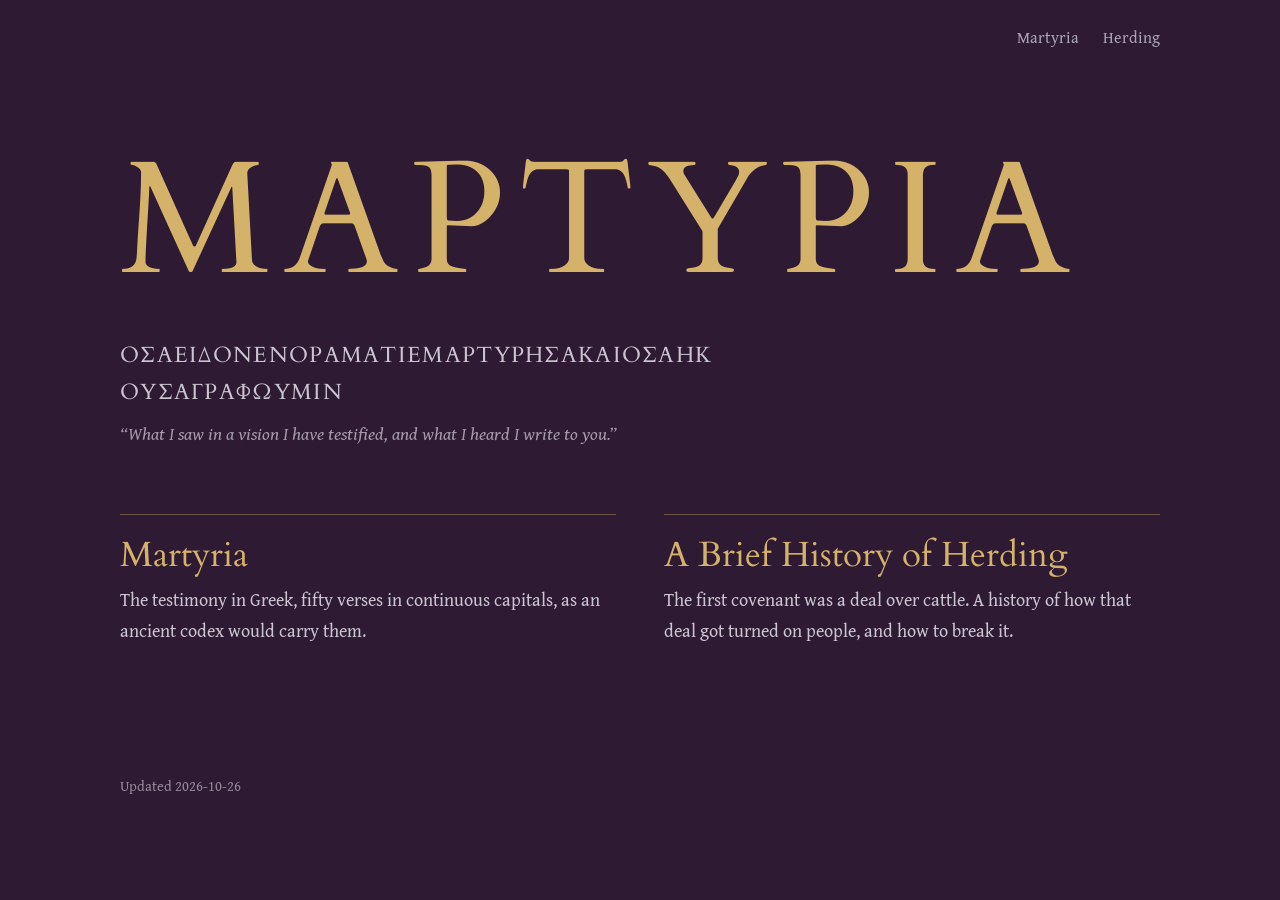
==== index.html @ 2a5f2dfe "Martyria site: Greek text, herding essay, SEO metadata" ====
<!DOCTYPE html>
<html lang="en">
<head>
<meta charset="utf-8">
<meta name="viewport" content="width=device-width, initial-scale=1">
<title>Martyria and A Brief History of Herding</title>
<meta name="description" content="Read Martyria (ΜΑΡΤΥΡΙΑ), a Greek testimony in fifty verses, and A Brief History of Herding, an essay on cattle, covenant, kings and debt.">
<meta name="robots" content="index, follow, max-snippet:-1">
<link rel="canonical" href="https://martyriastorage.vercel.app/">
<meta name="theme-color" content="#2E1A33">
<meta property="og:site_name" content="Martyria">
<meta property="og:title" content="Martyria and A Brief History of Herding">
<meta property="og:description" content="Read Martyria (ΜΑΡΤΥΡΙΑ), a Greek testimony in fifty verses, and A Brief History of Herding, an essay on cattle, covenant, kings and debt.">
<meta property="og:url" content="https://martyriastorage.vercel.app/">
<meta property="og:type" content="website">
<meta name="twitter:card" content="summary">
<link rel="icon" href="data:image/svg+xml,%3Csvg xmlns='http://www.w3.org/2000/svg' viewBox='0 0 64 64'%3E%3Crect width='64' height='64' rx='10' fill='%232E1A33'/%3E%3Ctext x='32' y='46' font-family='Georgia,serif' font-size='40' text-anchor='middle' fill='%23D4B26A'%3EΜ%3C/text%3E%3C/svg%3E">
<link rel="preconnect" href="https://fonts.googleapis.com"><link rel="preconnect" href="https://fonts.gstatic.com" crossorigin><link href="https://fonts.googleapis.com/css2?family=Cardo:ital,wght@0,400;0,700;1,400&family=Gentium+Book+Plus:ital,wght@0,400;0,700;1,400&display=swap" rel="stylesheet">
<style>
:root{
  --vellum:#2E1A33; --vellum-deep:#22132A; --gold:#D4B26A; --silver:#CBC4D1;
  --paper:#F2F0F4; --ink:#1F1824; --murex:#6B2E5E; --muted:#5E5566; --rule:#D9D3DE;
  --display:"Cardo","Gentium Book Plus",Georgia,serif;
  --text:"Gentium Book Plus","Cardo",Georgia,serif;
}
@media (prefers-color-scheme:dark){
  :root{--paper:#1A1220; --ink:#E6E0EA; --murex:#D4B26A; --muted:#A79DB0; --rule:#3A2C42;}
}
*{box-sizing:border-box}
html{-webkit-text-size-adjust:100%}
body{margin:0;font-family:var(--text);font-size:1.125rem;line-height:1.7;color:var(--ink);background:var(--paper)}
a{color:var(--murex);text-decoration-thickness:1px;text-underline-offset:.18em}
a:focus-visible{outline:2px solid var(--gold);outline-offset:3px;border-radius:2px}
.skip{position:absolute;left:-999px}.skip:focus{left:1rem;top:1rem;background:var(--gold);color:var(--vellum);padding:.4rem .8rem;z-index:9}

/* top bar */
.bar{display:flex;gap:1.5rem;align-items:baseline;flex-wrap:wrap;max-width:68rem;margin:0 auto;padding:1.25rem 1.5rem}
.bar .mark{font-family:var(--display);font-size:1.25rem;letter-spacing:.12em;text-decoration:none;color:inherit;margin-right:auto}
.bar a:not(.mark){font-size:1rem;color:inherit;opacity:.8;text-decoration:none}
.bar a:not(.mark):hover,.bar a[aria-current]{opacity:1;text-decoration:underline}

/* ---------- codex (home + martyria) ---------- */
.codex{background:var(--vellum);color:var(--silver);min-height:100vh}
.codex .bar{color:var(--silver)}
.codex .bar .mark{color:var(--gold)}
.home .bar .mark{visibility:hidden}
.bar .mark{color:var(--murex)}
.codex a{color:var(--gold)}

.hero{max-width:68rem;margin:0 auto;padding:8vh 1.5rem 4rem}
.hero h1{font-family:var(--display);font-weight:400;color:var(--gold);
  font-size:clamp(3.2rem,13vw,10rem);line-height:.95;letter-spacing:.08em;margin:0 0 2.5rem}
.hero .incipit{font-family:var(--display);font-size:clamp(1rem,2.4vw,1.35rem);letter-spacing:.06em;
  max-width:38rem;overflow-wrap:anywhere;word-break:break-all;margin:0 0 .5rem}
.hero .gloss{font-style:italic;max-width:38rem;opacity:.75;margin:0}

.works{max-width:68rem;margin:0 auto;padding:0 1.5rem 6rem;display:grid;gap:3rem;grid-template-columns:repeat(auto-fit,minmax(18rem,1fr))}
.work{border-top:1px solid rgba(212,178,106,.4);padding-top:1.25rem}
.work h2{font-family:var(--display);font-weight:400;font-size:clamp(1.6rem,3.4vw,2.2rem);line-height:1.15;margin:0 0 .6rem}
.work h2 a{text-decoration:none}
.work h2 a:hover{text-decoration:underline}
.work p{margin:0;max-width:30rem}

.text{max-width:36rem;margin:0 auto;padding:4rem 1.5rem 6rem}
.text h1{font-family:var(--display);font-weight:400;color:var(--gold);text-align:center;
  font-size:clamp(2.6rem,9vw,4.5rem);letter-spacing:.12em;margin:0 0 .5rem}
.text .sub{text-align:center;font-style:italic;opacity:.75;margin:0 0 3.5rem}
.greek{font-family:var(--display);font-size:clamp(1.05rem,2.6vw,1.3rem);line-height:1.85;letter-spacing:.07em;
  text-align:justify;text-align-last:center;overflow-wrap:anywhere;word-break:break-all;hyphens:none;margin:0 0 1.4em}
.greek.first{text-align-last:left}
.greek.first::first-letter{color:var(--gold);font-size:3.1em;float:left;line-height:.85;margin:.06em .12em 0 0}
.divider{text-align:center;color:var(--gold);font-size:1.6rem;margin:2.2rem 0;line-height:1}
.colophon{margin-top:3.5rem;text-align:center}
.colophon .title{font-family:var(--display);color:var(--gold);letter-spacing:.14em;font-size:1.4rem;margin:0}
.colophon .count{font-family:var(--display);letter-spacing:.1em;margin:.3rem 0 2rem}
.colophon .greek{text-align:center;text-align-last:center;font-size:1.05rem;opacity:.9}

/* ---------- essay ---------- */
.essay-wrap{max-width:68rem;margin:0 auto;padding:2rem 1.5rem 6rem;display:grid;gap:3rem}
@media (min-width:1080px){.essay-wrap{grid-template-columns:14rem minmax(0,38rem)}}
.toc{font-size:.95rem;line-height:1.45}
.toc h2{font-family:var(--display);font-weight:700;font-size:1rem;margin:0 0 .75rem}
.toc ol{list-style:none;margin:0;padding:0;display:grid;gap:.45rem}
.toc a{color:var(--muted);text-decoration:none}
.toc a:hover{color:var(--murex);text-decoration:underline}
@media (min-width:1080px){.toc summary{list-style:none;pointer-events:none;font-family:var(--display);font-weight:700;margin-bottom:.75rem}.toc summary::-webkit-details-marker{display:none}.toc{position:sticky;top:1.5rem;align-self:start;max-height:calc(100vh - 3rem);overflow:auto}}
@media (max-width:1079px){.toc{border:1px solid var(--rule);padding:1rem 1.25rem;border-radius:4px}
  .toc details summary{cursor:pointer;font-family:var(--display);font-weight:700}
  .toc details[open] summary{margin-bottom:.75rem}}
article{min-width:0}
article h1{font-family:var(--display);font-weight:400;font-size:clamp(2.4rem,7vw,3.6rem);line-height:1.08;margin:0 0 1rem;color:var(--ink)}
article h1+p{font-size:1.25rem;line-height:1.55;color:var(--muted);margin:0 0 3rem}
article h2{font-family:var(--display);font-weight:700;font-size:1.55rem;line-height:1.25;margin:3.2rem 0 1rem;scroll-margin-top:1.5rem}
article p{margin:0 0 1.15em;hyphens:auto;overflow-wrap:break-word}
article strong{color:var(--ink)}
article h2#sources ~ p{font-size:.95rem;color:var(--muted);overflow-wrap:anywhere}
.back{display:inline-block;margin-top:3rem;font-size:1rem}

footer{max-width:68rem;margin:0 auto;padding:2rem 1.5rem 3rem;font-size:.9rem;opacity:.65}
@media (prefers-reduced-motion:no-preference){
  .hero h1{animation:rise 1.2s ease-out both}
  @keyframes rise{from{opacity:0;letter-spacing:.3em}to{opacity:1;letter-spacing:.08em}}
}
@media print{.bar,.toc,footer{display:none}.codex{background:#fff;color:#000}.codex a,.text h1,.divider{color:#000}}
</style>
<script type="application/ld+json">{"@context": "https://schema.org", "@type": "WebSite", "name": "Martyria", "url": "https://martyriastorage.vercel.app/"}</script>
</head>
<body class="codex home">
<a class="skip" href="#main">Skip to text</a>
<nav class="bar" aria-label="Site">
<a class="mark" href="/" lang="el">ΜΑΡΤΥΡΙΑ</a>
<a href="/martyria/">Martyria</a>
<a href="/herding/">Herding</a>
</nav>
<main id="main">
<section class="hero">
<h1 lang="el">ΜΑΡΤΥΡΙΑ</h1>
<p class="incipit" lang="el">ΟΣΑΕΙΔΟΝΕΝΟΡΑΜΑΤΙΕΜΑΡΤΥΡΗΣΑΚΑΙΟΣΑΗΚΟΥΣΑΓΡΑΦΩΥΜΙΝ</p>
<p class="gloss">“What I saw in a vision I have testified, and what I heard I write to you.”</p>
</section>
<section class="works" aria-label="Texts">
<div class="work"><h2><a href="/martyria/">Martyria</a></h2>
<p>The testimony in Greek, fifty verses in continuous capitals, as an ancient codex would carry them.</p></div>
<div class="work"><h2><a href="/herding/">A Brief History of Herding</a></h2>
<p>The first covenant was a deal over cattle. A history of how that deal got turned on people, and how to break it.</p></div>
</section>
</main>
<footer>Updated 2026-10-26</footer>
</body>
</html>
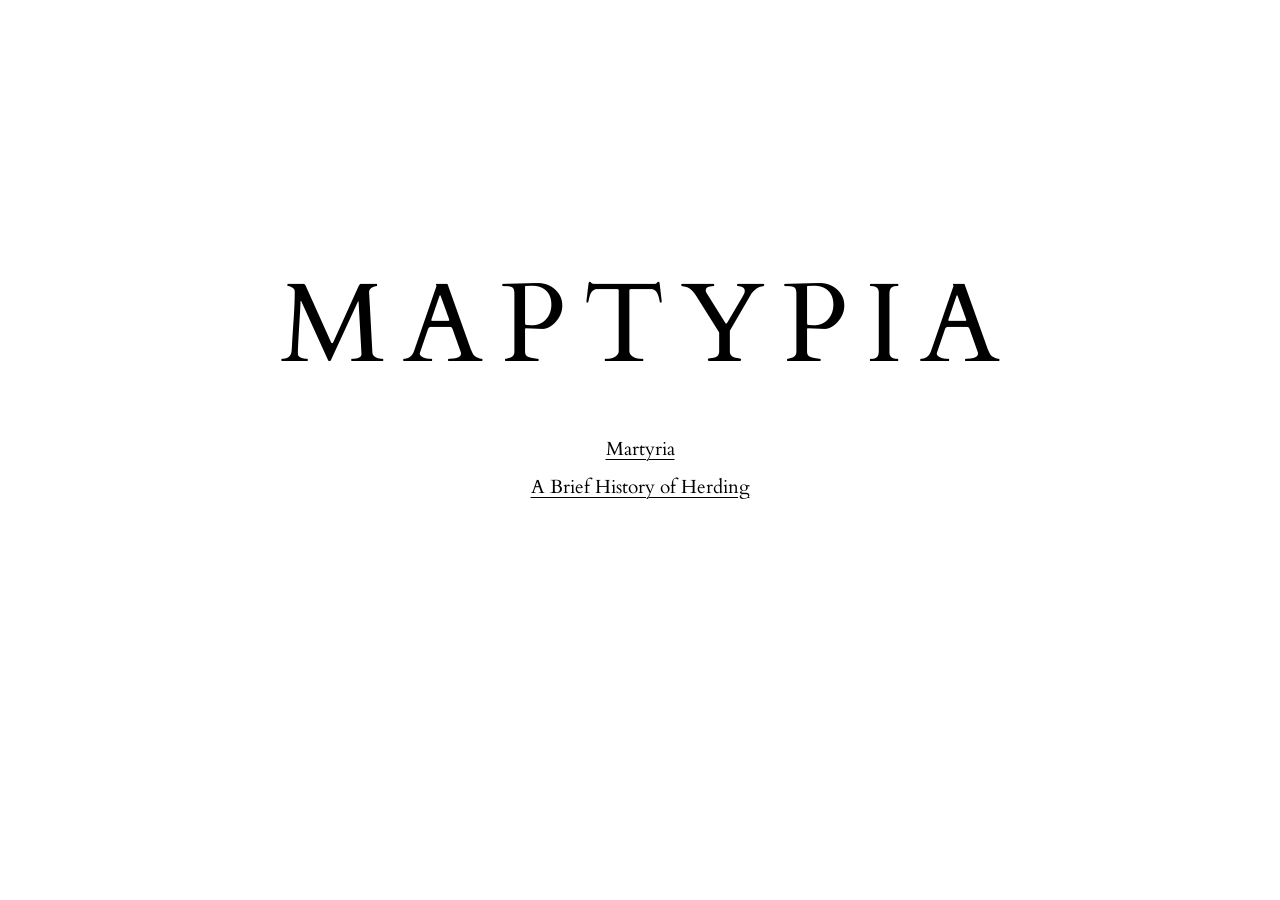
==== commit e0503c4f: "Strip the design down to black and white One serif (Cardo), one column, no colour, nav, sidebar, dro" ====
--- a/index.html
+++ b/index.html
@@ -7,124 +7,24 @@
 <meta name="description" content="Read Martyria (ΜΑΡΤΥΡΙΑ), a Greek testimony in fifty verses, and A Brief History of Herding, an essay on cattle, covenant, kings and debt.">
 <meta name="robots" content="index, follow, max-snippet:-1">
 <link rel="canonical" href="https://martyriastorage.vercel.app/">
-<meta name="theme-color" content="#2E1A33">
 <meta property="og:site_name" content="Martyria">
 <meta property="og:title" content="Martyria and A Brief History of Herding">
 <meta property="og:description" content="Read Martyria (ΜΑΡΤΥΡΙΑ), a Greek testimony in fifty verses, and A Brief History of Herding, an essay on cattle, covenant, kings and debt.">
 <meta property="og:url" content="https://martyriastorage.vercel.app/">
 <meta property="og:type" content="website">
 <meta name="twitter:card" content="summary">
-<link rel="icon" href="data:image/svg+xml,%3Csvg xmlns='http://www.w3.org/2000/svg' viewBox='0 0 64 64'%3E%3Crect width='64' height='64' rx='10' fill='%232E1A33'/%3E%3Ctext x='32' y='46' font-family='Georgia,serif' font-size='40' text-anchor='middle' fill='%23D4B26A'%3EΜ%3C/text%3E%3C/svg%3E">
-<link rel="preconnect" href="https://fonts.googleapis.com"><link rel="preconnect" href="https://fonts.gstatic.com" crossorigin><link href="https://fonts.googleapis.com/css2?family=Cardo:ital,wght@0,400;0,700;1,400&family=Gentium+Book+Plus:ital,wght@0,400;0,700;1,400&display=swap" rel="stylesheet">
-<style>
-:root{
-  --vellum:#2E1A33; --vellum-deep:#22132A; --gold:#D4B26A; --silver:#CBC4D1;
-  --paper:#F2F0F4; --ink:#1F1824; --murex:#6B2E5E; --muted:#5E5566; --rule:#D9D3DE;
-  --display:"Cardo","Gentium Book Plus",Georgia,serif;
-  --text:"Gentium Book Plus","Cardo",Georgia,serif;
-}
-@media (prefers-color-scheme:dark){
-  :root{--paper:#1A1220; --ink:#E6E0EA; --murex:#D4B26A; --muted:#A79DB0; --rule:#3A2C42;}
-}
-*{box-sizing:border-box}
-html{-webkit-text-size-adjust:100%}
-body{margin:0;font-family:var(--text);font-size:1.125rem;line-height:1.7;color:var(--ink);background:var(--paper)}
-a{color:var(--murex);text-decoration-thickness:1px;text-underline-offset:.18em}
-a:focus-visible{outline:2px solid var(--gold);outline-offset:3px;border-radius:2px}
-.skip{position:absolute;left:-999px}.skip:focus{left:1rem;top:1rem;background:var(--gold);color:var(--vellum);padding:.4rem .8rem;z-index:9}
-
-/* top bar */
-.bar{display:flex;gap:1.5rem;align-items:baseline;flex-wrap:wrap;max-width:68rem;margin:0 auto;padding:1.25rem 1.5rem}
-.bar .mark{font-family:var(--display);font-size:1.25rem;letter-spacing:.12em;text-decoration:none;color:inherit;margin-right:auto}
-.bar a:not(.mark){font-size:1rem;color:inherit;opacity:.8;text-decoration:none}
-.bar a:not(.mark):hover,.bar a[aria-current]{opacity:1;text-decoration:underline}
-
-/* ---------- codex (home + martyria) ---------- */
-.codex{background:var(--vellum);color:var(--silver);min-height:100vh}
-.codex .bar{color:var(--silver)}
-.codex .bar .mark{color:var(--gold)}
-.home .bar .mark{visibility:hidden}
-.bar .mark{color:var(--murex)}
-.codex a{color:var(--gold)}
-
-.hero{max-width:68rem;margin:0 auto;padding:8vh 1.5rem 4rem}
-.hero h1{font-family:var(--display);font-weight:400;color:var(--gold);
-  font-size:clamp(3.2rem,13vw,10rem);line-height:.95;letter-spacing:.08em;margin:0 0 2.5rem}
-.hero .incipit{font-family:var(--display);font-size:clamp(1rem,2.4vw,1.35rem);letter-spacing:.06em;
-  max-width:38rem;overflow-wrap:anywhere;word-break:break-all;margin:0 0 .5rem}
-.hero .gloss{font-style:italic;max-width:38rem;opacity:.75;margin:0}
-
-.works{max-width:68rem;margin:0 auto;padding:0 1.5rem 6rem;display:grid;gap:3rem;grid-template-columns:repeat(auto-fit,minmax(18rem,1fr))}
-.work{border-top:1px solid rgba(212,178,106,.4);padding-top:1.25rem}
-.work h2{font-family:var(--display);font-weight:400;font-size:clamp(1.6rem,3.4vw,2.2rem);line-height:1.15;margin:0 0 .6rem}
-.work h2 a{text-decoration:none}
-.work h2 a:hover{text-decoration:underline}
-.work p{margin:0;max-width:30rem}
-
-.text{max-width:36rem;margin:0 auto;padding:4rem 1.5rem 6rem}
-.text h1{font-family:var(--display);font-weight:400;color:var(--gold);text-align:center;
-  font-size:clamp(2.6rem,9vw,4.5rem);letter-spacing:.12em;margin:0 0 .5rem}
-.text .sub{text-align:center;font-style:italic;opacity:.75;margin:0 0 3.5rem}
-.greek{font-family:var(--display);font-size:clamp(1.05rem,2.6vw,1.3rem);line-height:1.85;letter-spacing:.07em;
-  text-align:justify;text-align-last:center;overflow-wrap:anywhere;word-break:break-all;hyphens:none;margin:0 0 1.4em}
-.greek.first{text-align-last:left}
-.greek.first::first-letter{color:var(--gold);font-size:3.1em;float:left;line-height:.85;margin:.06em .12em 0 0}
-.divider{text-align:center;color:var(--gold);font-size:1.6rem;margin:2.2rem 0;line-height:1}
-.colophon{margin-top:3.5rem;text-align:center}
-.colophon .title{font-family:var(--display);color:var(--gold);letter-spacing:.14em;font-size:1.4rem;margin:0}
-.colophon .count{font-family:var(--display);letter-spacing:.1em;margin:.3rem 0 2rem}
-.colophon .greek{text-align:center;text-align-last:center;font-size:1.05rem;opacity:.9}
-
-/* ---------- essay ---------- */
-.essay-wrap{max-width:68rem;margin:0 auto;padding:2rem 1.5rem 6rem;display:grid;gap:3rem}
-@media (min-width:1080px){.essay-wrap{grid-template-columns:14rem minmax(0,38rem)}}
-.toc{font-size:.95rem;line-height:1.45}
-.toc h2{font-family:var(--display);font-weight:700;font-size:1rem;margin:0 0 .75rem}
-.toc ol{list-style:none;margin:0;padding:0;display:grid;gap:.45rem}
-.toc a{color:var(--muted);text-decoration:none}
-.toc a:hover{color:var(--murex);text-decoration:underline}
-@media (min-width:1080px){.toc summary{list-style:none;pointer-events:none;font-family:var(--display);font-weight:700;margin-bottom:.75rem}.toc summary::-webkit-details-marker{display:none}.toc{position:sticky;top:1.5rem;align-self:start;max-height:calc(100vh - 3rem);overflow:auto}}
-@media (max-width:1079px){.toc{border:1px solid var(--rule);padding:1rem 1.25rem;border-radius:4px}
-  .toc details summary{cursor:pointer;font-family:var(--display);font-weight:700}
-  .toc details[open] summary{margin-bottom:.75rem}}
-article{min-width:0}
-article h1{font-family:var(--display);font-weight:400;font-size:clamp(2.4rem,7vw,3.6rem);line-height:1.08;margin:0 0 1rem;color:var(--ink)}
-article h1+p{font-size:1.25rem;line-height:1.55;color:var(--muted);margin:0 0 3rem}
-article h2{font-family:var(--display);font-weight:700;font-size:1.55rem;line-height:1.25;margin:3.2rem 0 1rem;scroll-margin-top:1.5rem}
-article p{margin:0 0 1.15em;hyphens:auto;overflow-wrap:break-word}
-article strong{color:var(--ink)}
-article h2#sources ~ p{font-size:.95rem;color:var(--muted);overflow-wrap:anywhere}
-.back{display:inline-block;margin-top:3rem;font-size:1rem}
-
-footer{max-width:68rem;margin:0 auto;padding:2rem 1.5rem 3rem;font-size:.9rem;opacity:.65}
-@media (prefers-reduced-motion:no-preference){
-  .hero h1{animation:rise 1.2s ease-out both}
-  @keyframes rise{from{opacity:0;letter-spacing:.3em}to{opacity:1;letter-spacing:.08em}}
-}
-@media print{.bar,.toc,footer{display:none}.codex{background:#fff;color:#000}.codex a,.text h1,.divider{color:#000}}
-</style>
+<link rel="icon" href="data:image/svg+xml,%3Csvg xmlns='http://www.w3.org/2000/svg' viewBox='0 0 64 64'%3E%3Crect width='64' height='64' fill='%23000'/%3E%3Ctext x='32' y='46' font-family='Georgia,serif' font-size='40' text-anchor='middle' fill='%23fff'%3EΜ%3C/text%3E%3C/svg%3E">
+<link rel="preconnect" href="https://fonts.googleapis.com"><link rel="preconnect" href="https://fonts.gstatic.com" crossorigin><link href="https://fonts.googleapis.com/css2?family=Cardo:ital,wght@0,400;0,700;1,400&display=swap" rel="stylesheet">
+<link rel="stylesheet" href="/style.css">
 <script type="application/ld+json">{"@context": "https://schema.org", "@type": "WebSite", "name": "Martyria", "url": "https://martyriastorage.vercel.app/"}</script>
 </head>
-<body class="codex home">
-<a class="skip" href="#main">Skip to text</a>
-<nav class="bar" aria-label="Site">
-<a class="mark" href="/" lang="el">ΜΑΡΤΥΡΙΑ</a>
-<a href="/martyria/">Martyria</a>
-<a href="/herding/">Herding</a>
-</nav>
-<main id="main">
-<section class="hero">
+<body>
+<main class="home">
 <h1 lang="el">ΜΑΡΤΥΡΙΑ</h1>
-<p class="incipit" lang="el">ΟΣΑΕΙΔΟΝΕΝΟΡΑΜΑΤΙΕΜΑΡΤΥΡΗΣΑΚΑΙΟΣΑΗΚΟΥΣΑΓΡΑΦΩΥΜΙΝ</p>
-<p class="gloss">“What I saw in a vision I have testified, and what I heard I write to you.”</p>
-</section>
-<section class="works" aria-label="Texts">
-<div class="work"><h2><a href="/martyria/">Martyria</a></h2>
-<p>The testimony in Greek, fifty verses in continuous capitals, as an ancient codex would carry them.</p></div>
-<div class="work"><h2><a href="/herding/">A Brief History of Herding</a></h2>
-<p>The first covenant was a deal over cattle. A history of how that deal got turned on people, and how to break it.</p></div>
-</section>
+<ul>
+<li><a href="/martyria">Martyria</a></li>
+<li><a href="/herding">A Brief History of Herding</a></li>
+</ul>
 </main>
-<footer>Updated 2026-10-26</footer>
 </body>
 </html>
--- a/style.css
+++ b/style.css
@@ -0,0 +1,31 @@
+:root{color-scheme:light dark}
+*{box-sizing:border-box}
+html{-webkit-text-size-adjust:100%}
+body{margin:0;padding:0 1.25rem;background:#fff;color:#000;font:1.1875rem/1.65 Cardo,Georgia,serif}
+@media (prefers-color-scheme:dark){body{background:#000;color:#fff}}
+a{color:inherit;text-decoration-thickness:1px;text-underline-offset:.2em}
+main{max-width:34rem;margin:0 auto;padding:12vh 0 8rem}
+h1,h2{font-weight:400}
+
+/* home */
+.home{max-width:none;padding-top:30vh;text-align:center}
+.home h1{font-size:clamp(2.5rem,11vw,7rem);line-height:1;letter-spacing:.15em;padding-left:.15em;margin:0 0 3rem}
+.home p{margin:0 0 3rem;letter-spacing:.06em;overflow-wrap:anywhere}
+.home ul{list-style:none;margin:0;padding:0;line-height:2}
+
+/* martyria */
+.text h1{text-align:center;font-size:clamp(2.25rem,9vw,4rem);line-height:1;letter-spacing:.15em;padding-left:.15em;margin:0 0 6rem}
+.greek{letter-spacing:.06em;line-height:1.8;text-align:justify;overflow-wrap:anywhere;word-break:break-all;hyphens:none;margin:0 0 1.25em}
+.divider{text-align:center;margin:3rem 0}
+.colophon{margin-top:6rem;text-align:center}
+.colophon p{letter-spacing:.15em;margin:0}
+.colophon .greek{text-align:center;letter-spacing:.06em;margin-top:3rem}
+
+/* essay */
+article h1{font-size:2.25rem;line-height:1.15;margin:0 0 1.5rem}
+article h1+p{margin:0 0 5rem}
+article h2{font-size:1.375rem;line-height:1.3;margin:4rem 0 1rem}
+article p{margin:0 0 1.1em;hyphens:auto;overflow-wrap:break-word}
+article h2#sources~p{font-size:.9375rem;overflow-wrap:anywhere}
+
+.next{display:block;margin-top:6rem;text-align:center}
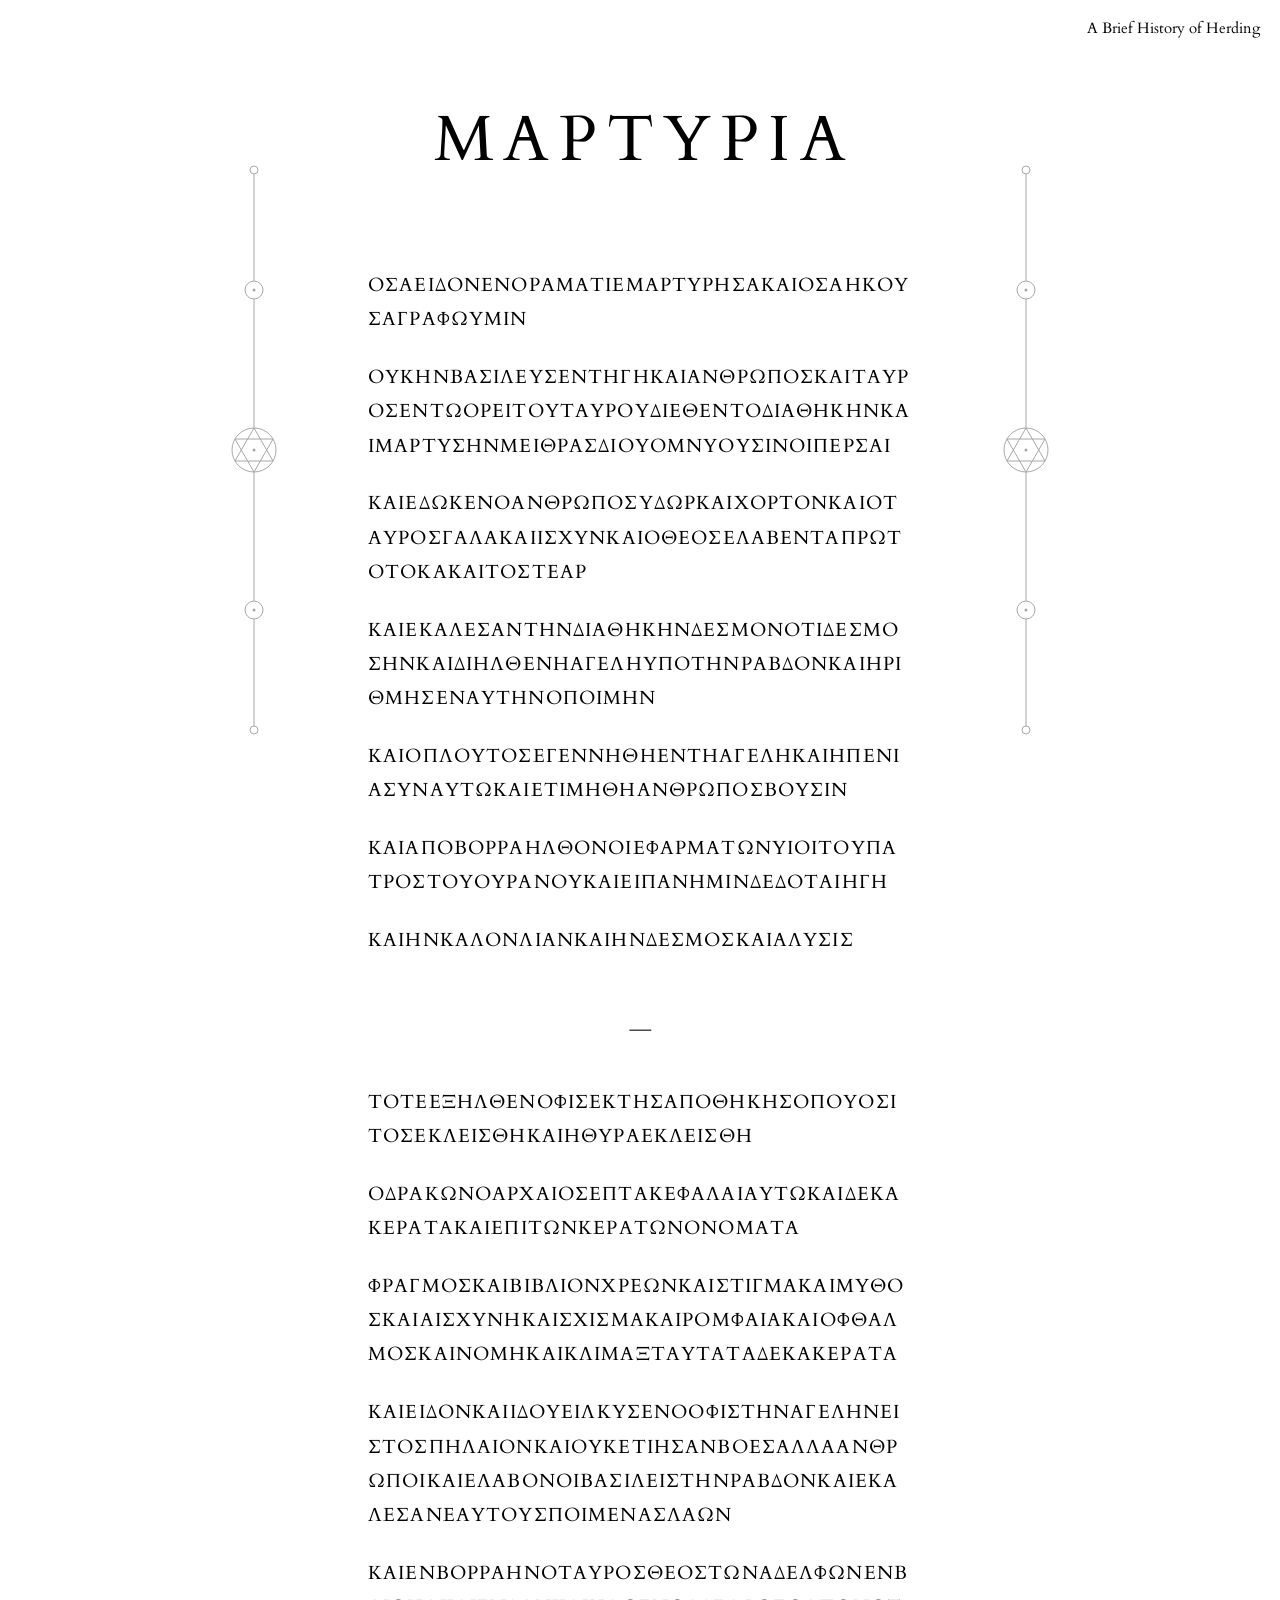
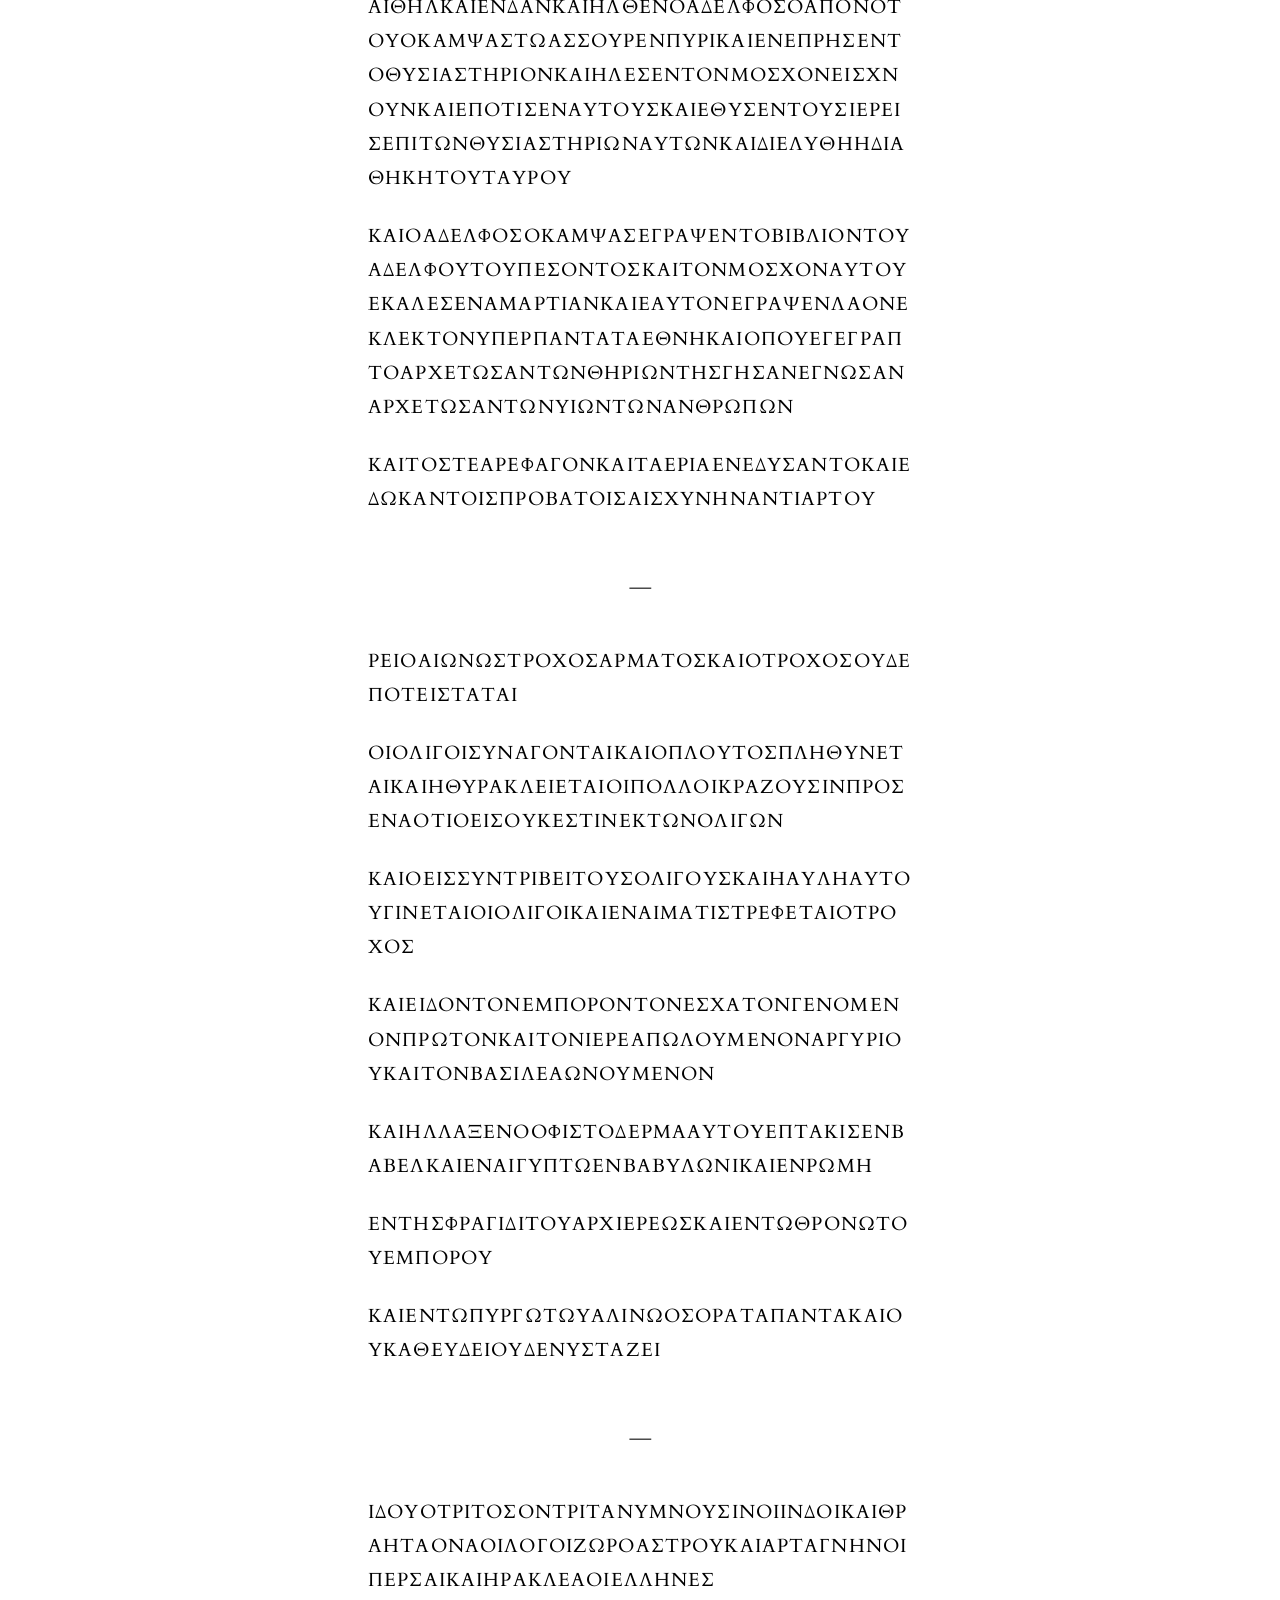
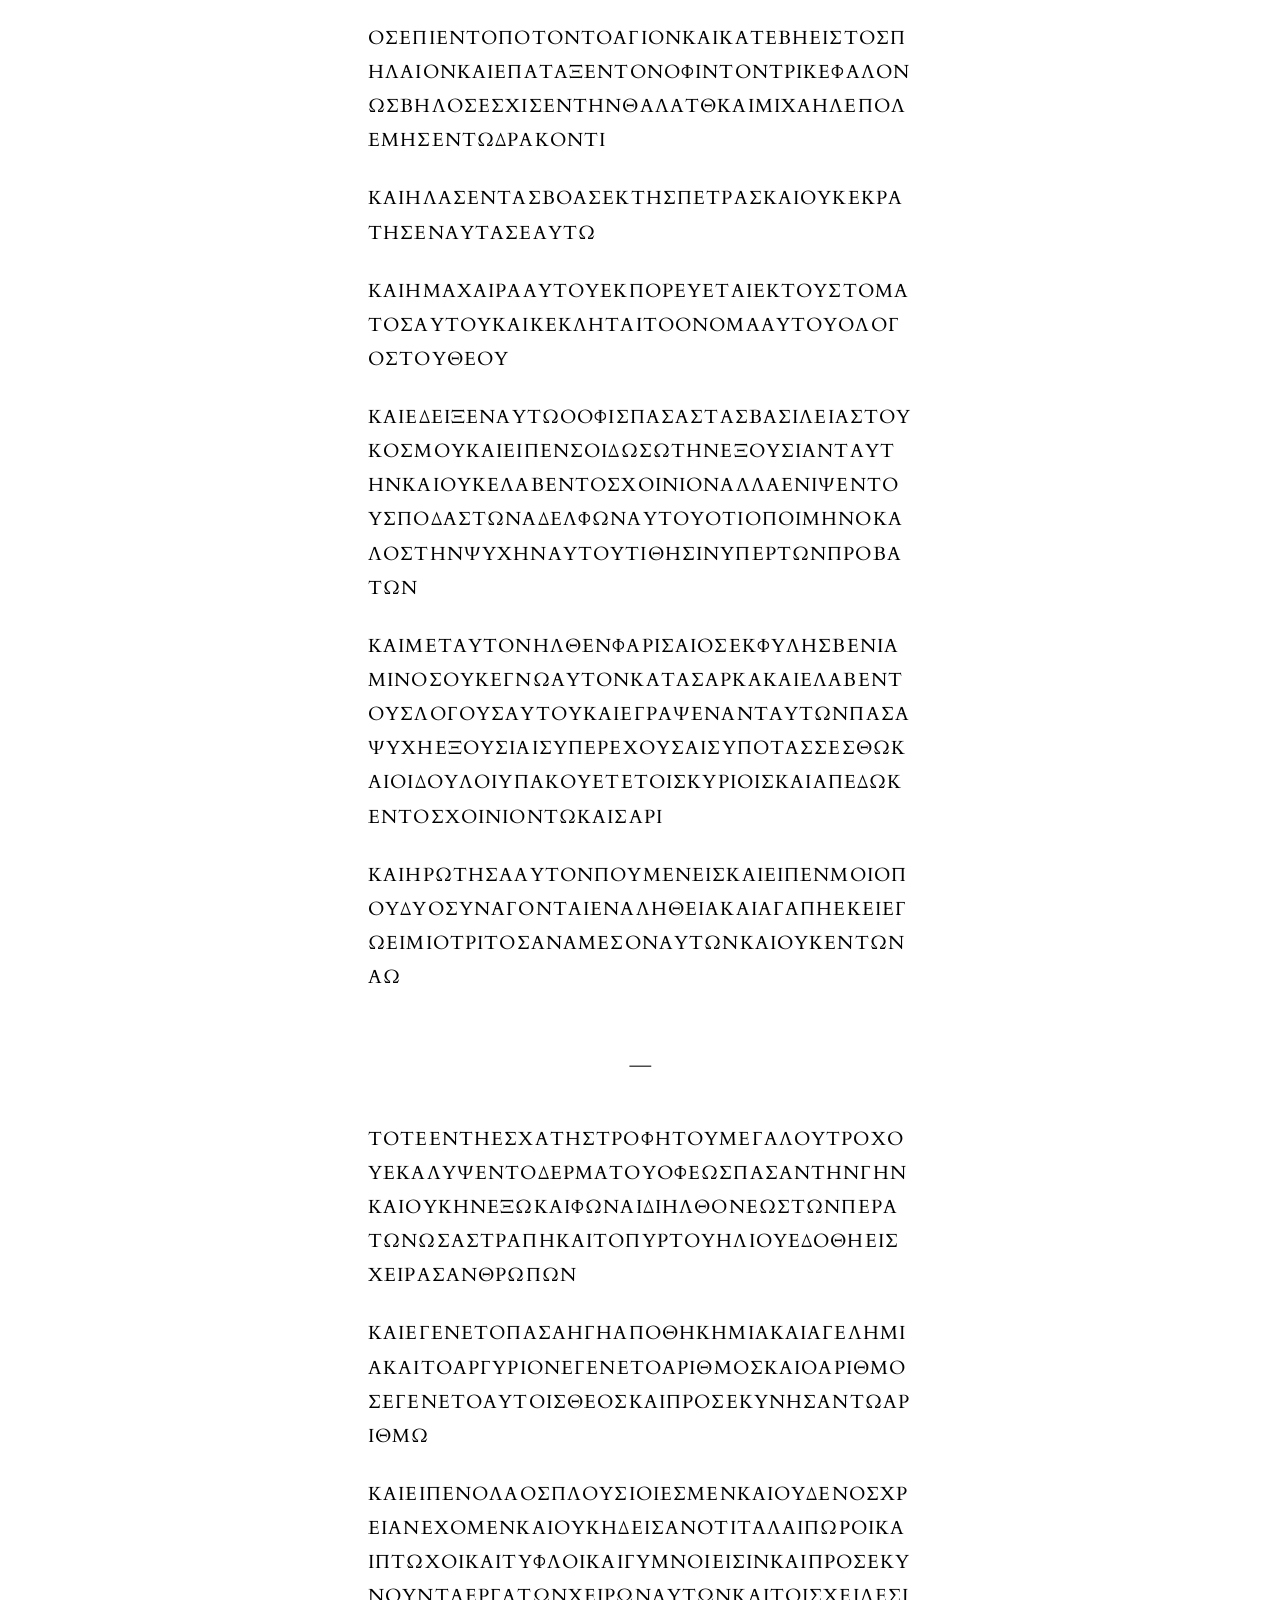
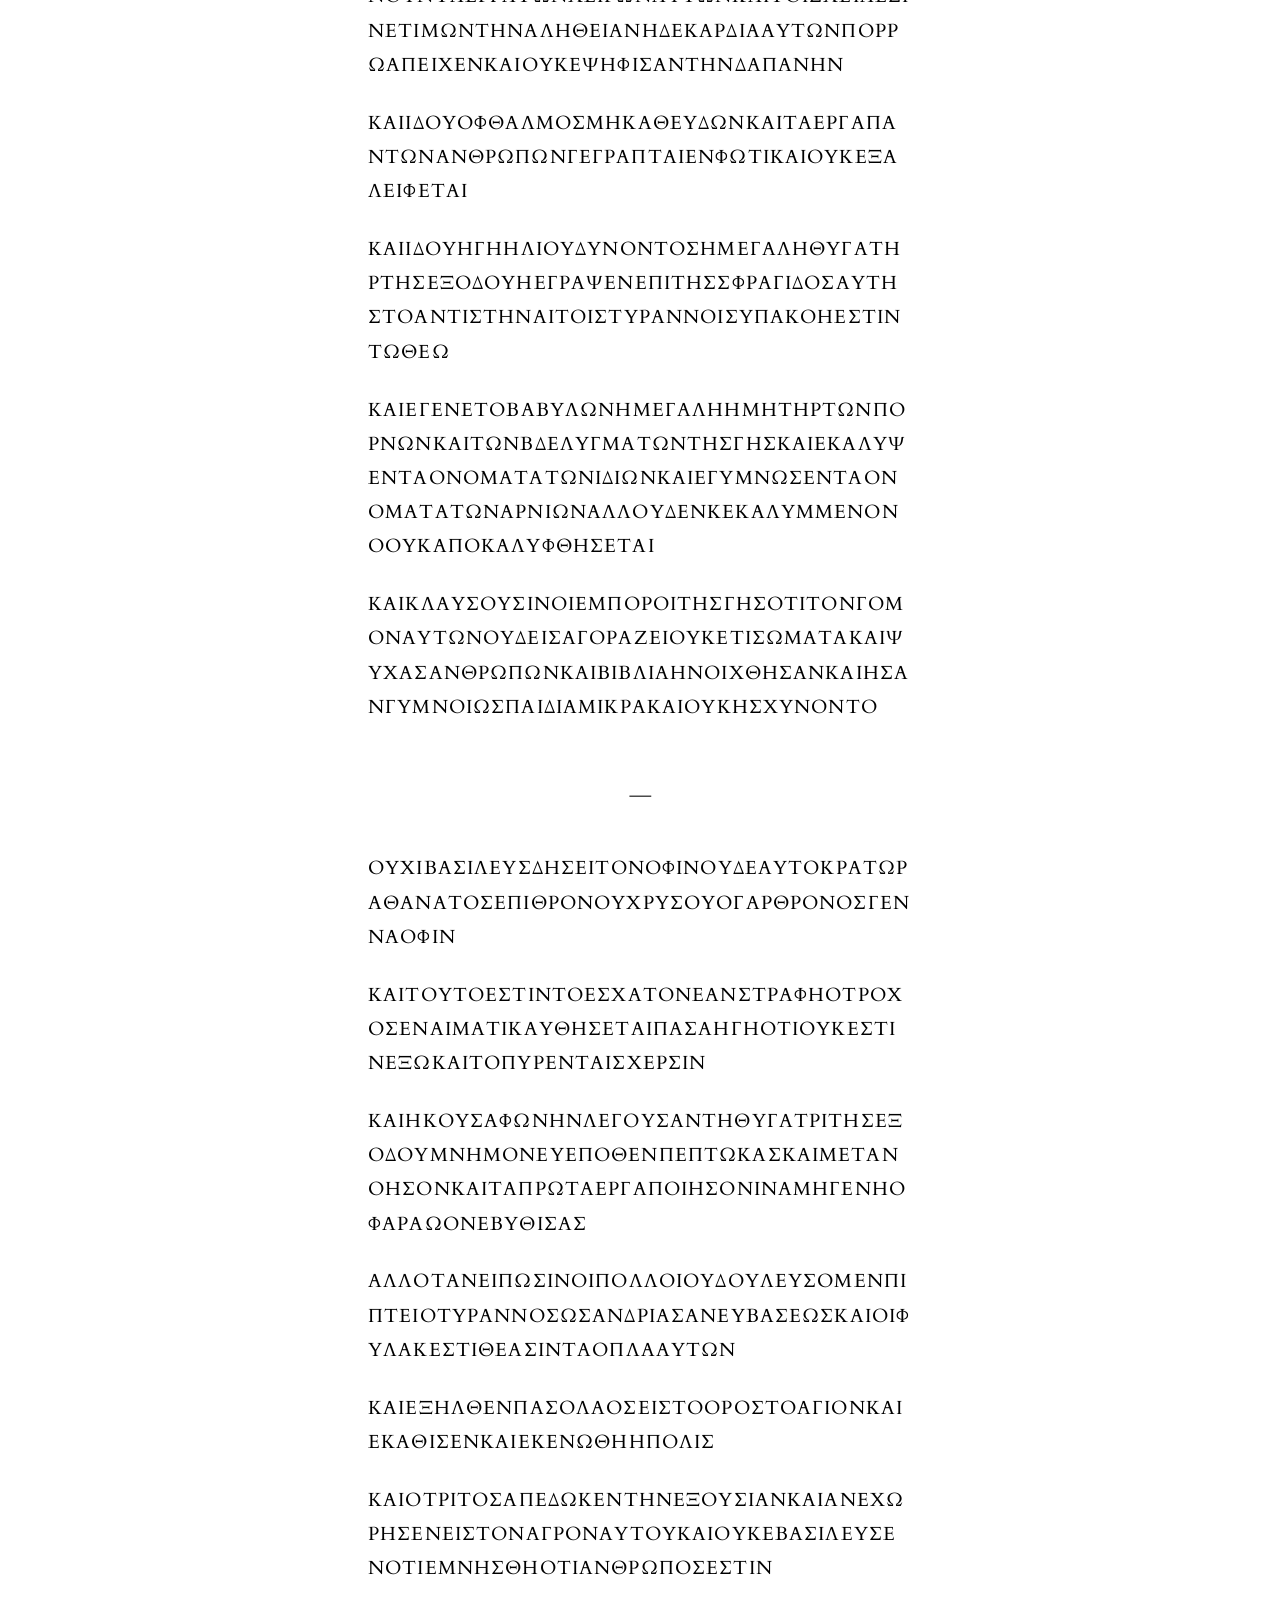
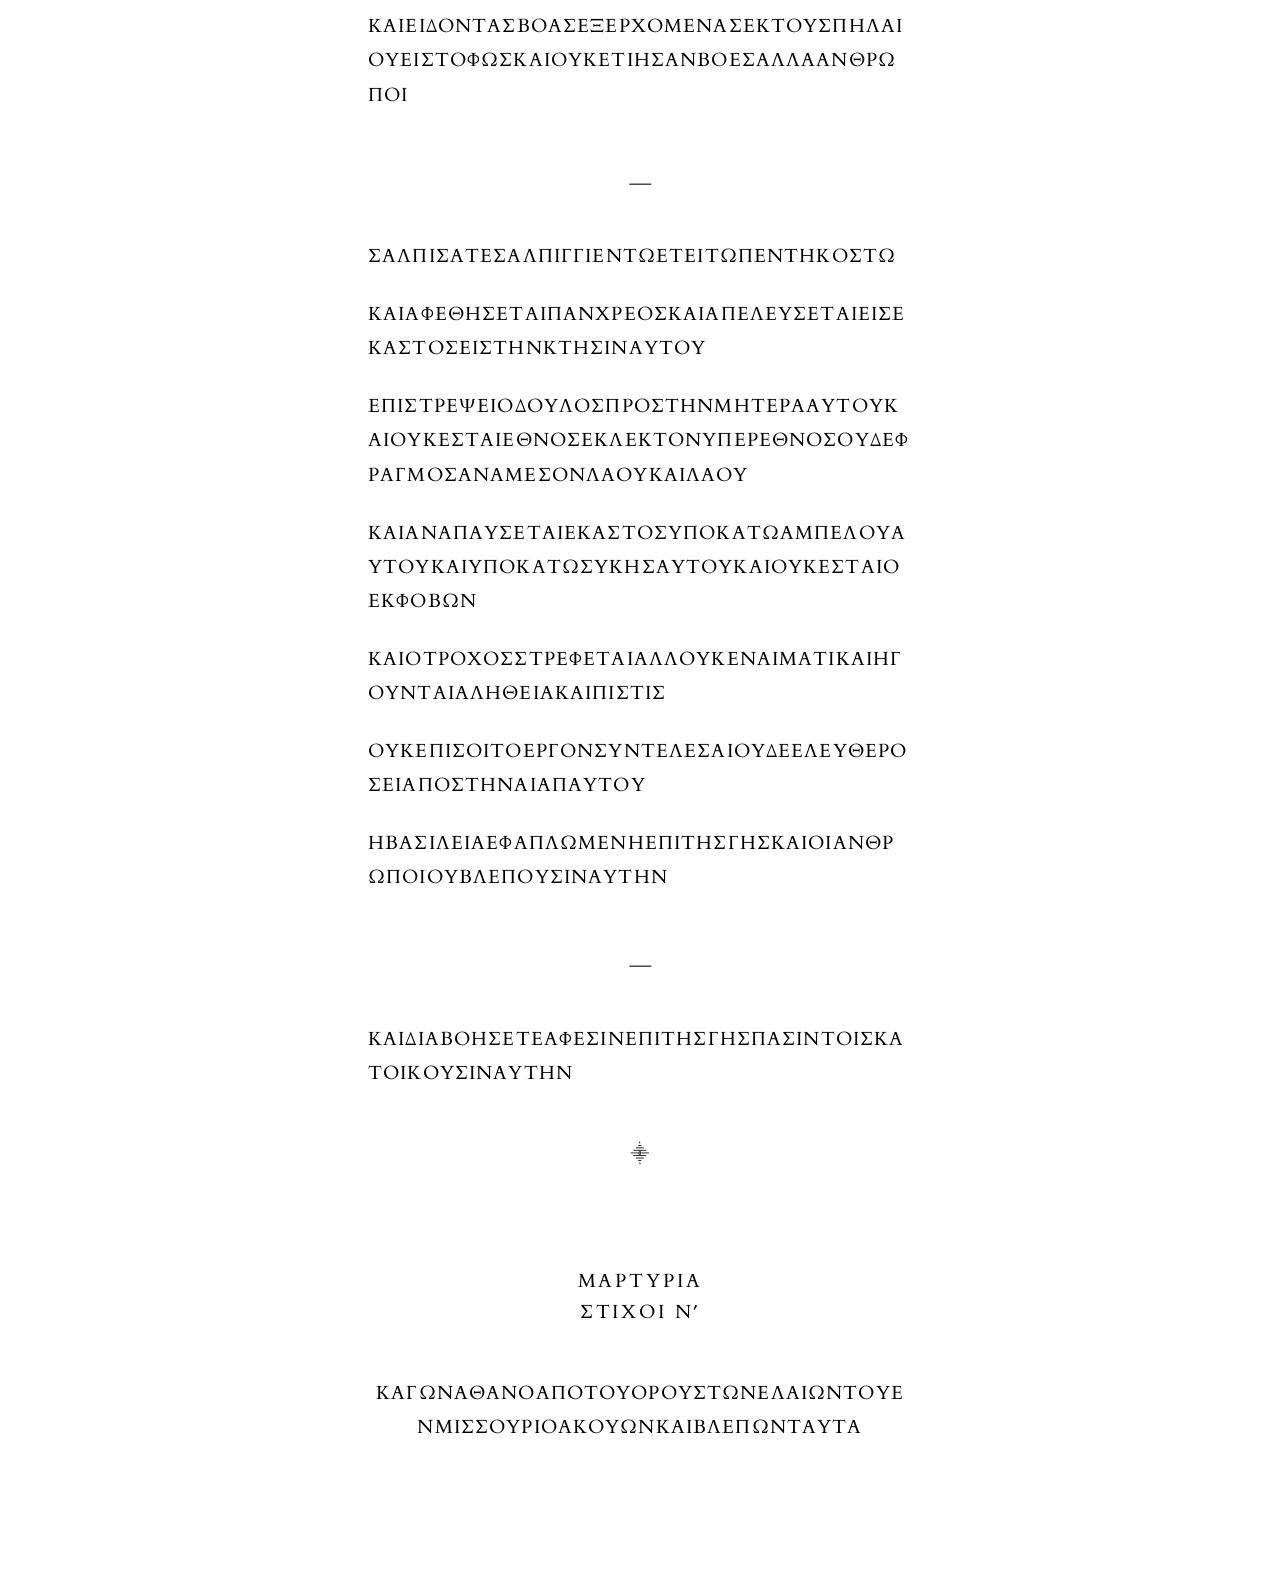
==== commit 140ce133: "Open on ΜΑΡΤΥΡΙΑ, link the other text from the corner, add pillars The Greek text is now the front p" ====
--- a/index.html
+++ b/index.html
@@ -3,28 +3,25 @@
 <head>
 <meta charset="utf-8">
 <meta name="viewport" content="width=device-width, initial-scale=1">
-<title>Martyria and A Brief History of Herding</title>
-<meta name="description" content="Read Martyria (ΜΑΡΤΥΡΙΑ), a Greek testimony in fifty verses, and A Brief History of Herding, an essay on cattle, covenant, kings and debt.">
+<title>ΜΑΡΤΥΡΙΑ</title>
+<meta name="description" content="ΜΑΡΤΥΡΙΑ, “testimony”: the full Greek text, written in continuous uncial capitals, on the covenant of the bull, the serpent, the wheel and the year of release.">
 <meta name="robots" content="index, follow, max-snippet:-1">
 <link rel="canonical" href="https://martyriastorage.vercel.app/">
-<meta property="og:site_name" content="Martyria">
-<meta property="og:title" content="Martyria and A Brief History of Herding">
-<meta property="og:description" content="Read Martyria (ΜΑΡΤΥΡΙΑ), a Greek testimony in fifty verses, and A Brief History of Herding, an essay on cattle, covenant, kings and debt.">
+<meta property="og:site_name" content="ΜΑΡΤΥΡΙΑ">
+<meta property="og:title" content="ΜΑΡΤΥΡΙΑ">
+<meta property="og:description" content="ΜΑΡΤΥΡΙΑ, “testimony”: the full Greek text, written in continuous uncial capitals, on the covenant of the bull, the serpent, the wheel and the year of release.">
 <meta property="og:url" content="https://martyriastorage.vercel.app/">
-<meta property="og:type" content="website">
+<meta property="og:type" content="article">
 <meta name="twitter:card" content="summary">
 <link rel="icon" href="data:image/svg+xml,%3Csvg xmlns='http://www.w3.org/2000/svg' viewBox='0 0 64 64'%3E%3Crect width='64' height='64' fill='%23000'/%3E%3Ctext x='32' y='46' font-family='Georgia,serif' font-size='40' text-anchor='middle' fill='%23fff'%3EΜ%3C/text%3E%3C/svg%3E">
-<link rel="preconnect" href="https://fonts.googleapis.com"><link rel="preconnect" href="https://fonts.gstatic.com" crossorigin><link href="https://fonts.googleapis.com/css2?family=Cardo:ital,wght@0,400;0,700;1,400&display=swap" rel="stylesheet">
+<link rel="preconnect" href="https://fonts.googleapis.com"><link rel="preconnect" href="https://fonts.gstatic.com" crossorigin><link href="https://fonts.googleapis.com/css2?family=Cardo:ital,wght@0,400;0,700;1,400&display=swap" rel="stylesheet"><link href="https://fonts.googleapis.com/css2?family=Cardo&text=%E2%B8%8E%E2%B8%8F&display=swap" rel="stylesheet">
 <link rel="stylesheet" href="/style.css">
-<script type="application/ld+json">{"@context": "https://schema.org", "@type": "WebSite", "name": "Martyria", "url": "https://martyriastorage.vercel.app/"}</script>
+<script type="application/ld+json">{"@context": "https://schema.org", "@type": "CreativeWork", "name": "ΜΑΡΤΥΡΙΑ", "alternateName": ["Martyria", "Testimony"], "description": "ΜΑΡΤΥΡΙΑ, “testimony”: the full Greek text, written in continuous uncial capitals, on the covenant of the bull, the serpent, the wheel and the year of release.", "url": "https://martyriastorage.vercel.app/", "inLanguage": "grc", "dateModified": "2026-10-26", "genre": "Poetry"}</script>
 </head>
 <body>
-<main class="home">
-<h1 lang="el">ΜΑΡΤΥΡΙΑ</h1>
-<ul>
-<li><a href="/martyria">Martyria</a></li>
-<li><a href="/herding">A Brief History of Herding</a></li>
-</ul>
+<a class="other" href="/herding">A Brief History of Herding</a>
+<main class="text">
+<h1 lang="el">ΜΑΡΤΥΡΙΑ</h1><div lang="el"><p class="greek">ΟΣΑΕΙΔΟΝΕΝΟΡΑΜΑΤΙΕΜΑΡΤΥΡΗΣΑΚΑΙΟΣΑΗΚΟΥΣΑΓΡΑΦΩΥΜΙΝ</p><p class="greek">ΟΥΚΗΝΒΑΣΙΛΕΥΣΕΝΤΗΓΗΚΑΙΑΝΘΡΩΠΟΣΚΑΙΤΑΥΡΟΣΕΝΤΩΟΡΕΙΤΟΥΤΑΥΡΟΥΔΙΕΘΕΝΤΟΔΙΑΘΗΚΗΝΚΑΙΜΑΡΤΥΣΗΝΜΕΙΘΡΑΣΔΙΟΥΟΜΝΥΟΥΣΙΝΟΙΠΕΡΣΑΙ</p><p class="greek">ΚΑΙΕΔΩΚΕΝΟΑΝΘΡΩΠΟΣΥΔΩΡΚΑΙΧΟΡΤΟΝΚΑΙΟΤΑΥΡΟΣΓΑΛΑΚΑΙΙΣΧΥΝΚΑΙΟΘΕΟΣΕΛΑΒΕΝΤΑΠΡΩΤΟΤΟΚΑΚΑΙΤΟΣΤΕΑΡ</p><p class="greek">ΚΑΙΕΚΑΛΕΣΑΝΤΗΝΔΙΑΘΗΚΗΝΔΕΣΜΟΝΟΤΙΔΕΣΜΟΣΗΝΚΑΙΔΙΗΛΘΕΝΗΑΓΕΛΗΥΠΟΤΗΝΡΑΒΔΟΝΚΑΙΗΡΙΘΜΗΣΕΝΑΥΤΗΝΟΠΟΙΜΗΝ</p><p class="greek">ΚΑΙΟΠΛΟΥΤΟΣΕΓΕΝΝΗΘΗΕΝΤΗΑΓΕΛΗΚΑΙΗΠΕΝΙΑΣΥΝΑΥΤΩΚΑΙΕΤΙΜΗΘΗΑΝΘΡΩΠΟΣΒΟΥΣΙΝ</p><p class="greek">ΚΑΙΑΠΟΒΟΡΡΑΗΛΘΟΝΟΙΕΦΑΡΜΑΤΩΝΥΙΟΙΤΟΥΠΑΤΡΟΣΤΟΥΟΥΡΑΝΟΥΚΑΙΕΙΠΑΝΗΜΙΝΔΕΔΟΤΑΙΗΓΗ</p><p class="greek">ΚΑΙΗΝΚΑΛΟΝΛΙΑΝΚΑΙΗΝΔΕΣΜΟΣΚΑΙΑΛΥΣΙΣ</p><div class="divider" aria-hidden="true">⸏</div><p class="greek">ΤΟΤΕΕΞΗΛΘΕΝΟΦΙΣΕΚΤΗΣΑΠΟΘΗΚΗΣΟΠΟΥΟΣΙΤΟΣΕΚΛΕΙΣΘΗΚΑΙΗΘΥΡΑΕΚΛΕΙΣΘΗ</p><p class="greek">ΟΔΡΑΚΩΝΟΑΡΧΑΙΟΣΕΠΤΑΚΕΦΑΛΑΙΑΥΤΩΚΑΙΔΕΚΑΚΕΡΑΤΑΚΑΙΕΠΙΤΩΝΚΕΡΑΤΩΝΟΝΟΜΑΤΑ</p><p class="greek">ΦΡΑΓΜΟΣΚΑΙΒΙΒΛΙΟΝΧΡΕΩΝΚΑΙΣΤΙΓΜΑΚΑΙΜΥΘΟΣΚΑΙΑΙΣΧΥΝΗΚΑΙΣΧΙΣΜΑΚΑΙΡΟΜΦΑΙΑΚΑΙΟΦΘΑΛΜΟΣΚΑΙΝΟΜΗΚΑΙΚΛΙΜΑΞΤΑΥΤΑΤΑΔΕΚΑΚΕΡΑΤΑ</p><p class="greek">ΚΑΙΕΙΔΟΝΚΑΙΙΔΟΥΕΙΛΚΥΣΕΝΟΟΦΙΣΤΗΝΑΓΕΛΗΝΕΙΣΤΟΣΠΗΛΑΙΟΝΚΑΙΟΥΚΕΤΙΗΣΑΝΒΟΕΣΑΛΛΑΑΝΘΡΩΠΟΙΚΑΙΕΛΑΒΟΝΟΙΒΑΣΙΛΕΙΣΤΗΝΡΑΒΔΟΝΚΑΙΕΚΑΛΕΣΑΝΕΑΥΤΟΥΣΠΟΙΜΕΝΑΣΛΑΩΝ</p><p class="greek">ΚΑΙΕΝΒΟΡΡΑΗΝΟΤΑΥΡΟΣΘΕΟΣΤΩΝΑΔΕΛΦΩΝΕΝΒΑΙΘΗΛΚΑΙΕΝΔΑΝΚΑΙΗΛΘΕΝΟΑΔΕΛΦΟΣΟΑΠΟΝΟΤΟΥΟΚΑΜΨΑΣΤΩΑΣΣΟΥΡΕΝΠΥΡΙΚΑΙΕΝΕΠΡΗΣΕΝΤΟΘΥΣΙΑΣΤΗΡΙΟΝΚΑΙΗΛΕΣΕΝΤΟΝΜΟΣΧΟΝΕΙΣΧΝΟΥΝΚΑΙΕΠΟΤΙΣΕΝΑΥΤΟΥΣΚΑΙΕΘΥΣΕΝΤΟΥΣΙΕΡΕΙΣΕΠΙΤΩΝΘΥΣΙΑΣΤΗΡΙΩΝΑΥΤΩΝΚΑΙΔΙΕΛΥΘΗΗΔΙΑΘΗΚΗΤΟΥΤΑΥΡΟΥ</p><p class="greek">ΚΑΙΟΑΔΕΛΦΟΣΟΚΑΜΨΑΣΕΓΡΑΨΕΝΤΟΒΙΒΛΙΟΝΤΟΥΑΔΕΛΦΟΥΤΟΥΠΕΣΟΝΤΟΣΚΑΙΤΟΝΜΟΣΧΟΝΑΥΤΟΥΕΚΑΛΕΣΕΝΑΜΑΡΤΙΑΝΚΑΙΕΑΥΤΟΝΕΓΡΑΨΕΝΛΑΟΝΕΚΛΕΚΤΟΝΥΠΕΡΠΑΝΤΑΤΑΕΘΝΗΚΑΙΟΠΟΥΕΓΕΓΡΑΠΤΟΑΡΧΕΤΩΣΑΝΤΩΝΘΗΡΙΩΝΤΗΣΓΗΣΑΝΕΓΝΩΣΑΝΑΡΧΕΤΩΣΑΝΤΩΝΥΙΩΝΤΩΝΑΝΘΡΩΠΩΝ</p><p class="greek">ΚΑΙΤΟΣΤΕΑΡΕΦΑΓΟΝΚΑΙΤΑΕΡΙΑΕΝΕΔΥΣΑΝΤΟΚΑΙΕΔΩΚΑΝΤΟΙΣΠΡΟΒΑΤΟΙΣΑΙΣΧΥΝΗΝΑΝΤΙΑΡΤΟΥ</p><div class="divider" aria-hidden="true">⸏</div><p class="greek">ΡΕΙΟΑΙΩΝΩΣΤΡΟΧΟΣΑΡΜΑΤΟΣΚΑΙΟΤΡΟΧΟΣΟΥΔΕΠΟΤΕΙΣΤΑΤΑΙ</p><p class="greek">ΟΙΟΛΙΓΟΙΣΥΝΑΓΟΝΤΑΙΚΑΙΟΠΛΟΥΤΟΣΠΛΗΘΥΝΕΤΑΙΚΑΙΗΘΥΡΑΚΛΕΙΕΤΑΙΟΙΠΟΛΛΟΙΚΡΑΖΟΥΣΙΝΠΡΟΣΕΝΑΟΤΙΟΕΙΣΟΥΚΕΣΤΙΝΕΚΤΩΝΟΛΙΓΩΝ</p><p class="greek">ΚΑΙΟΕΙΣΣΥΝΤΡΙΒΕΙΤΟΥΣΟΛΙΓΟΥΣΚΑΙΗΑΥΛΗΑΥΤΟΥΓΙΝΕΤΑΙΟΙΟΛΙΓΟΙΚΑΙΕΝΑΙΜΑΤΙΣΤΡΕΦΕΤΑΙΟΤΡΟΧΟΣ</p><p class="greek">ΚΑΙΕΙΔΟΝΤΟΝΕΜΠΟΡΟΝΤΟΝΕΣΧΑΤΟΝΓΕΝΟΜΕΝΟΝΠΡΩΤΟΝΚΑΙΤΟΝΙΕΡΕΑΠΩΛΟΥΜΕΝΟΝΑΡΓΥΡΙΟΥΚΑΙΤΟΝΒΑΣΙΛΕΑΩΝΟΥΜΕΝΟΝ</p><p class="greek">ΚΑΙΗΛΛΑΞΕΝΟΟΦΙΣΤΟΔΕΡΜΑΑΥΤΟΥΕΠΤΑΚΙΣΕΝΒΑΒΕΛΚΑΙΕΝΑΙΓΥΠΤΩΕΝΒΑΒΥΛΩΝΙΚΑΙΕΝΡΩΜΗ</p><p class="greek">ΕΝΤΗΣΦΡΑΓΙΔΙΤΟΥΑΡΧΙΕΡΕΩΣΚΑΙΕΝΤΩΘΡΟΝΩΤΟΥΕΜΠΟΡΟΥ</p><p class="greek">ΚΑΙΕΝΤΩΠΥΡΓΩΤΩΥΑΛΙΝΩΟΣΟΡΑΤΑΠΑΝΤΑΚΑΙΟΥΚΑΘΕΥΔΕΙΟΥΔΕΝΥΣΤΑΖΕΙ</p><div class="divider" aria-hidden="true">⸏</div><p class="greek">ΙΔΟΥΟΤΡΙΤΟΣΟΝΤΡΙΤΑΝΥΜΝΟΥΣΙΝΟΙΙΝΔΟΙΚΑΙΘΡΑΗΤΑΟΝΑΟΙΛΟΓΟΙΖΩΡΟΑΣΤΡΟΥΚΑΙΑΡΤΑΓΝΗΝΟΙΠΕΡΣΑΙΚΑΙΗΡΑΚΛΕΑΟΙΕΛΛΗΝΕΣ</p><p class="greek">ΟΣΕΠΙΕΝΤΟΠΟΤΟΝΤΟΑΓΙΟΝΚΑΙΚΑΤΕΒΗΕΙΣΤΟΣΠΗΛΑΙΟΝΚΑΙΕΠΑΤΑΞΕΝΤΟΝΟΦΙΝΤΟΝΤΡΙΚΕΦΑΛΟΝΩΣΒΗΛΟΣΕΣΧΙΣΕΝΤΗΝΘΑΛΑΤΘΚΑΙΜΙΧΑΗΛΕΠΟΛΕΜΗΣΕΝΤΩΔΡΑΚΟΝΤΙ</p><p class="greek">ΚΑΙΗΛΑΣΕΝΤΑΣΒΟΑΣΕΚΤΗΣΠΕΤΡΑΣΚΑΙΟΥΚΕΚΡΑΤΗΣΕΝΑΥΤΑΣΕΑΥΤΩ</p><p class="greek">ΚΑΙΗΜΑΧΑΙΡΑΑΥΤΟΥΕΚΠΟΡΕΥΕΤΑΙΕΚΤΟΥΣΤΟΜΑΤΟΣΑΥΤΟΥΚΑΙΚΕΚΛΗΤΑΙΤΟΟΝΟΜΑΑΥΤΟΥΟΛΟΓΟΣΤΟΥΘΕΟΥ</p><p class="greek">ΚΑΙΕΔΕΙΞΕΝΑΥΤΩΟΟΦΙΣΠΑΣΑΣΤΑΣΒΑΣΙΛΕΙΑΣΤΟΥΚΟΣΜΟΥΚΑΙΕΙΠΕΝΣΟΙΔΩΣΩΤΗΝΕΞΟΥΣΙΑΝΤΑΥΤΗΝΚΑΙΟΥΚΕΛΑΒΕΝΤΟΣΧΟΙΝΙΟΝΑΛΛΑΕΝΙΨΕΝΤΟΥΣΠΟΔΑΣΤΩΝΑΔΕΛΦΩΝΑΥΤΟΥΟΤΙΟΠΟΙΜΗΝΟΚΑΛΟΣΤΗΝΨΥΧΗΝΑΥΤΟΥΤΙΘΗΣΙΝΥΠΕΡΤΩΝΠΡΟΒΑΤΩΝ</p><p class="greek">ΚΑΙΜΕΤΑΥΤΟΝΗΛΘΕΝΦΑΡΙΣΑΙΟΣΕΚΦΥΛΗΣΒΕΝΙΑΜΙΝΟΣΟΥΚΕΓΝΩΑΥΤΟΝΚΑΤΑΣΑΡΚΑΚΑΙΕΛΑΒΕΝΤΟΥΣΛΟΓΟΥΣΑΥΤΟΥΚΑΙΕΓΡΑΨΕΝΑΝΤΑΥΤΩΝΠΑΣΑΨΥΧΗΕΞΟΥΣΙΑΙΣΥΠΕΡΕΧΟΥΣΑΙΣΥΠΟΤΑΣΣΕΣΘΩΚΑΙΟΙΔΟΥΛΟΙΥΠΑΚΟΥΕΤΕΤΟΙΣΚΥΡΙΟΙΣΚΑΙΑΠΕΔΩΚΕΝΤΟΣΧΟΙΝΙΟΝΤΩΚΑΙΣΑΡΙ</p><p class="greek">ΚΑΙΗΡΩΤΗΣΑΑΥΤΟΝΠΟΥΜΕΝΕΙΣΚΑΙΕΙΠΕΝΜΟΙΟΠΟΥΔΥΟΣΥΝΑΓΟΝΤΑΙΕΝΑΛΗΘΕΙΑΚΑΙΑΓΑΠΗΕΚΕΙΕΓΩΕΙΜΙΟΤΡΙΤΟΣΑΝΑΜΕΣΟΝΑΥΤΩΝΚΑΙΟΥΚΕΝΤΩΝΑΩ</p><div class="divider" aria-hidden="true">⸏</div><p class="greek">ΤΟΤΕΕΝΤΗΕΣΧΑΤΗΣΤΡΟΦΗΤΟΥΜΕΓΑΛΟΥΤΡΟΧΟΥΕΚΑΛΥΨΕΝΤΟΔΕΡΜΑΤΟΥΟΦΕΩΣΠΑΣΑΝΤΗΝΓΗΝΚΑΙΟΥΚΗΝΕΞΩΚΑΙΦΩΝΑΙΔΙΗΛΘΟΝΕΩΣΤΩΝΠΕΡΑΤΩΝΩΣΑΣΤΡΑΠΗΚΑΙΤΟΠΥΡΤΟΥΗΛΙΟΥΕΔΟΘΗΕΙΣΧΕΙΡΑΣΑΝΘΡΩΠΩΝ</p><p class="greek">ΚΑΙΕΓΕΝΕΤΟΠΑΣΑΗΓΗΑΠΟΘΗΚΗΜΙΑΚΑΙΑΓΕΛΗΜΙΑΚΑΙΤΟΑΡΓΥΡΙΟΝΕΓΕΝΕΤΟΑΡΙΘΜΟΣΚΑΙΟΑΡΙΘΜΟΣΕΓΕΝΕΤΟΑΥΤΟΙΣΘΕΟΣΚΑΙΠΡΟΣΕΚΥΝΗΣΑΝΤΩΑΡΙΘΜΩ</p><p class="greek">ΚΑΙΕΙΠΕΝΟΛΑΟΣΠΛΟΥΣΙΟΙΕΣΜΕΝΚΑΙΟΥΔΕΝΟΣΧΡΕΙΑΝΕΧΟΜΕΝΚΑΙΟΥΚΗΔΕΙΣΑΝΟΤΙΤΑΛΑΙΠΩΡΟΙΚΑΙΠΤΩΧΟΙΚΑΙΤΥΦΛΟΙΚΑΙΓΥΜΝΟΙΕΙΣΙΝΚΑΙΠΡΟΣΕΚΥΝΟΥΝΤΑΕΡΓΑΤΩΝΧΕΙΡΩΝΑΥΤΩΝΚΑΙΤΟΙΣΧΕΙΛΕΣΙΝΕΤΙΜΩΝΤΗΝΑΛΗΘΕΙΑΝΗΔΕΚΑΡΔΙΑΑΥΤΩΝΠΟΡΡΩΑΠΕΙΧΕΝΚΑΙΟΥΚΕΨΗΦΙΣΑΝΤΗΝΔΑΠΑΝΗΝ</p><p class="greek">ΚΑΙΙΔΟΥΟΦΘΑΛΜΟΣΜΗΚΑΘΕΥΔΩΝΚΑΙΤΑΕΡΓΑΠΑΝΤΩΝΑΝΘΡΩΠΩΝΓΕΓΡΑΠΤΑΙΕΝΦΩΤΙΚΑΙΟΥΚΕΞΑΛΕΙΦΕΤΑΙ</p><p class="greek">ΚΑΙΙΔΟΥΗΓΗΗΛΙΟΥΔΥΝΟΝΤΟΣΗΜΕΓΑΛΗΘΥΓΑΤΗΡΤΗΣΕΞΟΔΟΥΗΕΓΡΑΨΕΝΕΠΙΤΗΣΣΦΡΑΓΙΔΟΣΑΥΤΗΣΤΟΑΝΤΙΣΤΗΝΑΙΤΟΙΣΤΥΡΑΝΝΟΙΣΥΠΑΚΟΗΕΣΤΙΝΤΩΘΕΩ</p><p class="greek">ΚΑΙΕΓΕΝΕΤΟΒΑΒΥΛΩΝΗΜΕΓΑΛΗΗΜΗΤΗΡΤΩΝΠΟΡΝΩΝΚΑΙΤΩΝΒΔΕΛΥΓΜΑΤΩΝΤΗΣΓΗΣΚΑΙΕΚΑΛΥΨΕΝΤΑΟΝΟΜΑΤΑΤΩΝΙΔΙΩΝΚΑΙΕΓΥΜΝΩΣΕΝΤΑΟΝΟΜΑΤΑΤΩΝΑΡΝΙΩΝΑΛΛΟΥΔΕΝΚΕΚΑΛΥΜΜΕΝΟΝΟΟΥΚΑΠΟΚΑΛΥΦΘΗΣΕΤΑΙ</p><p class="greek">ΚΑΙΚΛΑΥΣΟΥΣΙΝΟΙΕΜΠΟΡΟΙΤΗΣΓΗΣΟΤΙΤΟΝΓΟΜΟΝΑΥΤΩΝΟΥΔΕΙΣΑΓΟΡΑΖΕΙΟΥΚΕΤΙΣΩΜΑΤΑΚΑΙΨΥΧΑΣΑΝΘΡΩΠΩΝΚΑΙΒΙΒΛΙΑΗΝΟΙΧΘΗΣΑΝΚΑΙΗΣΑΝΓΥΜΝΟΙΩΣΠΑΙΔΙΑΜΙΚΡΑΚΑΙΟΥΚΗΣΧΥΝΟΝΤΟ</p><div class="divider" aria-hidden="true">⸏</div><p class="greek">ΟΥΧΙΒΑΣΙΛΕΥΣΔΗΣΕΙΤΟΝΟΦΙΝΟΥΔΕΑΥΤΟΚΡΑΤΩΡΑΘΑΝΑΤΟΣΕΠΙΘΡΟΝΟΥΧΡΥΣΟΥΟΓΑΡΘΡΟΝΟΣΓΕΝΝΑΟΦΙΝ</p><p class="greek">ΚΑΙΤΟΥΤΟΕΣΤΙΝΤΟΕΣΧΑΤΟΝΕΑΝΣΤΡΑΦΗΟΤΡΟΧΟΣΕΝΑΙΜΑΤΙΚΑΥΘΗΣΕΤΑΙΠΑΣΑΗΓΗΟΤΙΟΥΚΕΣΤΙΝΕΞΩΚΑΙΤΟΠΥΡΕΝΤΑΙΣΧΕΡΣΙΝ</p><p class="greek">ΚΑΙΗΚΟΥΣΑΦΩΝΗΝΛΕΓΟΥΣΑΝΤΗΘΥΓΑΤΡΙΤΗΣΕΞΟΔΟΥΜΝΗΜΟΝΕΥΕΠΟΘΕΝΠΕΠΤΩΚΑΣΚΑΙΜΕΤΑΝΟΗΣΟΝΚΑΙΤΑΠΡΩΤΑΕΡΓΑΠΟΙΗΣΟΝΙΝΑΜΗΓΕΝΗΟΦΑΡΑΩΟΝΕΒΥΘΙΣΑΣ</p><p class="greek">ΑΛΛΟΤΑΝΕΙΠΩΣΙΝΟΙΠΟΛΛΟΙΟΥΔΟΥΛΕΥΣΟΜΕΝΠΙΠΤΕΙΟΤΥΡΑΝΝΟΣΩΣΑΝΔΡΙΑΣΑΝΕΥΒΑΣΕΩΣΚΑΙΟΙΦΥΛΑΚΕΣΤΙΘΕΑΣΙΝΤΑΟΠΛΑΑΥΤΩΝ</p><p class="greek">ΚΑΙΕΞΗΛΘΕΝΠΑΣΟΛΑΟΣΕΙΣΤΟΟΡΟΣΤΟΑΓΙΟΝΚΑΙΕΚΑΘΙΣΕΝΚΑΙΕΚΕΝΩΘΗΗΠΟΛΙΣ</p><p class="greek">ΚΑΙΟΤΡΙΤΟΣΑΠΕΔΩΚΕΝΤΗΝΕΞΟΥΣΙΑΝΚΑΙΑΝΕΧΩΡΗΣΕΝΕΙΣΤΟΝΑΓΡΟΝΑΥΤΟΥΚΑΙΟΥΚΕΒΑΣΙΛΕΥΣΕΝΟΤΙΕΜΝΗΣΘΗΟΤΙΑΝΘΡΩΠΟΣΕΣΤΙΝ</p><p class="greek">ΚΑΙΕΙΔΟΝΤΑΣΒΟΑΣΕΞΕΡΧΟΜΕΝΑΣΕΚΤΟΥΣΠΗΛΑΙΟΥΕΙΣΤΟΦΩΣΚΑΙΟΥΚΕΤΙΗΣΑΝΒΟΕΣΑΛΛΑΑΝΘΡΩΠΟΙ</p><div class="divider" aria-hidden="true">⸏</div><p class="greek">ΣΑΛΠΙΣΑΤΕΣΑΛΠΙΓΓΙΕΝΤΩΕΤΕΙΤΩΠΕΝΤΗΚΟΣΤΩ</p><p class="greek">ΚΑΙΑΦΕΘΗΣΕΤΑΙΠΑΝΧΡΕΟΣΚΑΙΑΠΕΛΕΥΣΕΤΑΙΕΙΣΕΚΑΣΤΟΣΕΙΣΤΗΝΚΤΗΣΙΝΑΥΤΟΥ</p><p class="greek">ΕΠΙΣΤΡΕΨΕΙΟΔΟΥΛΟΣΠΡΟΣΤΗΝΜΗΤΕΡΑΑΥΤΟΥΚΑΙΟΥΚΕΣΤΑΙΕΘΝΟΣΕΚΛΕΚΤΟΝΥΠΕΡΕΘΝΟΣΟΥΔΕΦΡΑΓΜΟΣΑΝΑΜΕΣΟΝΛΑΟΥΚΑΙΛΑΟΥ</p><p class="greek">ΚΑΙΑΝΑΠΑΥΣΕΤΑΙΕΚΑΣΤΟΣΥΠΟΚΑΤΩΑΜΠΕΛΟΥΑΥΤΟΥΚΑΙΥΠΟΚΑΤΩΣΥΚΗΣΑΥΤΟΥΚΑΙΟΥΚΕΣΤΑΙΟΕΚΦΟΒΩΝ</p><p class="greek">ΚΑΙΟΤΡΟΧΟΣΣΤΡΕΦΕΤΑΙΑΛΛΟΥΚΕΝΑΙΜΑΤΙΚΑΙΗΓΟΥΝΤΑΙΑΛΗΘΕΙΑΚΑΙΠΙΣΤΙΣ</p><p class="greek">ΟΥΚΕΠΙΣΟΙΤΟΕΡΓΟΝΣΥΝΤΕΛΕΣΑΙΟΥΔΕΕΛΕΥΘΕΡΟΣΕΙΑΠΟΣΤΗΝΑΙΑΠΑΥΤΟΥ</p><p class="greek">ΗΒΑΣΙΛΕΙΑΕΦΑΠΛΩΜΕΝΗΕΠΙΤΗΣΓΗΣΚΑΙΟΙΑΝΘΡΩΠΟΙΟΥΒΛΕΠΟΥΣΙΝΑΥΤΗΝ</p><div class="divider" aria-hidden="true">⸏</div><p class="greek">ΚΑΙΔΙΑΒΟΗΣΕΤΕΑΦΕΣΙΝΕΠΙΤΗΣΓΗΣΠΑΣΙΝΤΟΙΣΚΑΤΟΙΚΟΥΣΙΝΑΥΤΗΝ</p><div class="divider" aria-hidden="true">⸎</div><div class="colophon"><p class="title">ΜΑΡΤΥΡΙΑ</p><p class="count">ΣΤΙΧΟΙ Νʹ</p><p class="greek">ΚΑΓΩΝΑΘΑΝΟΑΠΟΤΟΥΟΡΟΥΣΤΩΝΕΛΑΙΩΝΤΟΥΕΝΜΙΣΣΟΥΡΙΟΑΚΟΥΩΝΚΑΙΒΛΕΠΩΝΤΑΥΤΑ</p></div></div>
 </main>
 </body>
 </html>
--- a/style.css
+++ b/style.css
@@ -1,17 +1,25 @@
-:root{color-scheme:light dark}
+:root{color-scheme:light dark;--bg:#fff;--fg:#000}
+@media (prefers-color-scheme:dark){:root{--bg:#000;--fg:#fff}}
 *{box-sizing:border-box}
 html{-webkit-text-size-adjust:100%}
-body{margin:0;padding:0 1.25rem;background:#fff;color:#000;font:1.1875rem/1.65 Cardo,Georgia,serif}
-@media (prefers-color-scheme:dark){body{background:#000;color:#fff}}
+body{margin:0;padding:0 1.25rem;background:var(--bg);color:var(--fg);font:1.1875rem/1.65 Cardo,Georgia,serif}
 a{color:inherit;text-decoration-thickness:1px;text-underline-offset:.2em}
 main{max-width:34rem;margin:0 auto;padding:12vh 0 8rem}
 h1,h2{font-weight:400}
 
-/* home */
-.home{max-width:none;padding-top:30vh;text-align:center}
-.home h1{font-size:clamp(2.5rem,11vw,7rem);line-height:1;letter-spacing:.15em;padding-left:.15em;margin:0 0 3rem}
-.home p{margin:0 0 3rem;letter-spacing:.06em;overflow-wrap:anywhere}
-.home ul{list-style:none;margin:0;padding:0;line-height:2}
+/* the other text, always in the top right corner */
+.other{position:fixed;top:0;right:0;z-index:1;padding:1rem 1.25rem;background:var(--bg);font-size:.9375rem;text-decoration:none}
+.other:hover{text-decoration:underline}
+.other[lang=el]{letter-spacing:.1em}
+
+/* one pillar either side of the column */
+@media (min-width:56rem){
+  body::before,body::after{content:"";position:fixed;top:50%;width:3.75rem;height:min(72vh,40rem);transform:translateY(-50%);
+    background:currentColor;opacity:.35;pointer-events:none;
+    -webkit-mask:url(/pillar.svg) center/contain no-repeat;mask:url(/pillar.svg) center/contain no-repeat}
+  body::before{left:calc(50% - 26rem)}
+  body::after{right:calc(50% - 26rem)}
+}
 
 /* martyria */
 .text h1{text-align:center;font-size:clamp(2.25rem,9vw,4rem);line-height:1;letter-spacing:.15em;padding-left:.15em;margin:0 0 6rem}
@@ -27,5 +35,3 @@
 article h2{font-size:1.375rem;line-height:1.3;margin:4rem 0 1rem}
 article p{margin:0 0 1.1em;hyphens:auto;overflow-wrap:break-word}
 article h2#sources~p{font-size:.9375rem;overflow-wrap:anywhere}
-
-.next{display:block;margin-top:6rem;text-align:center}
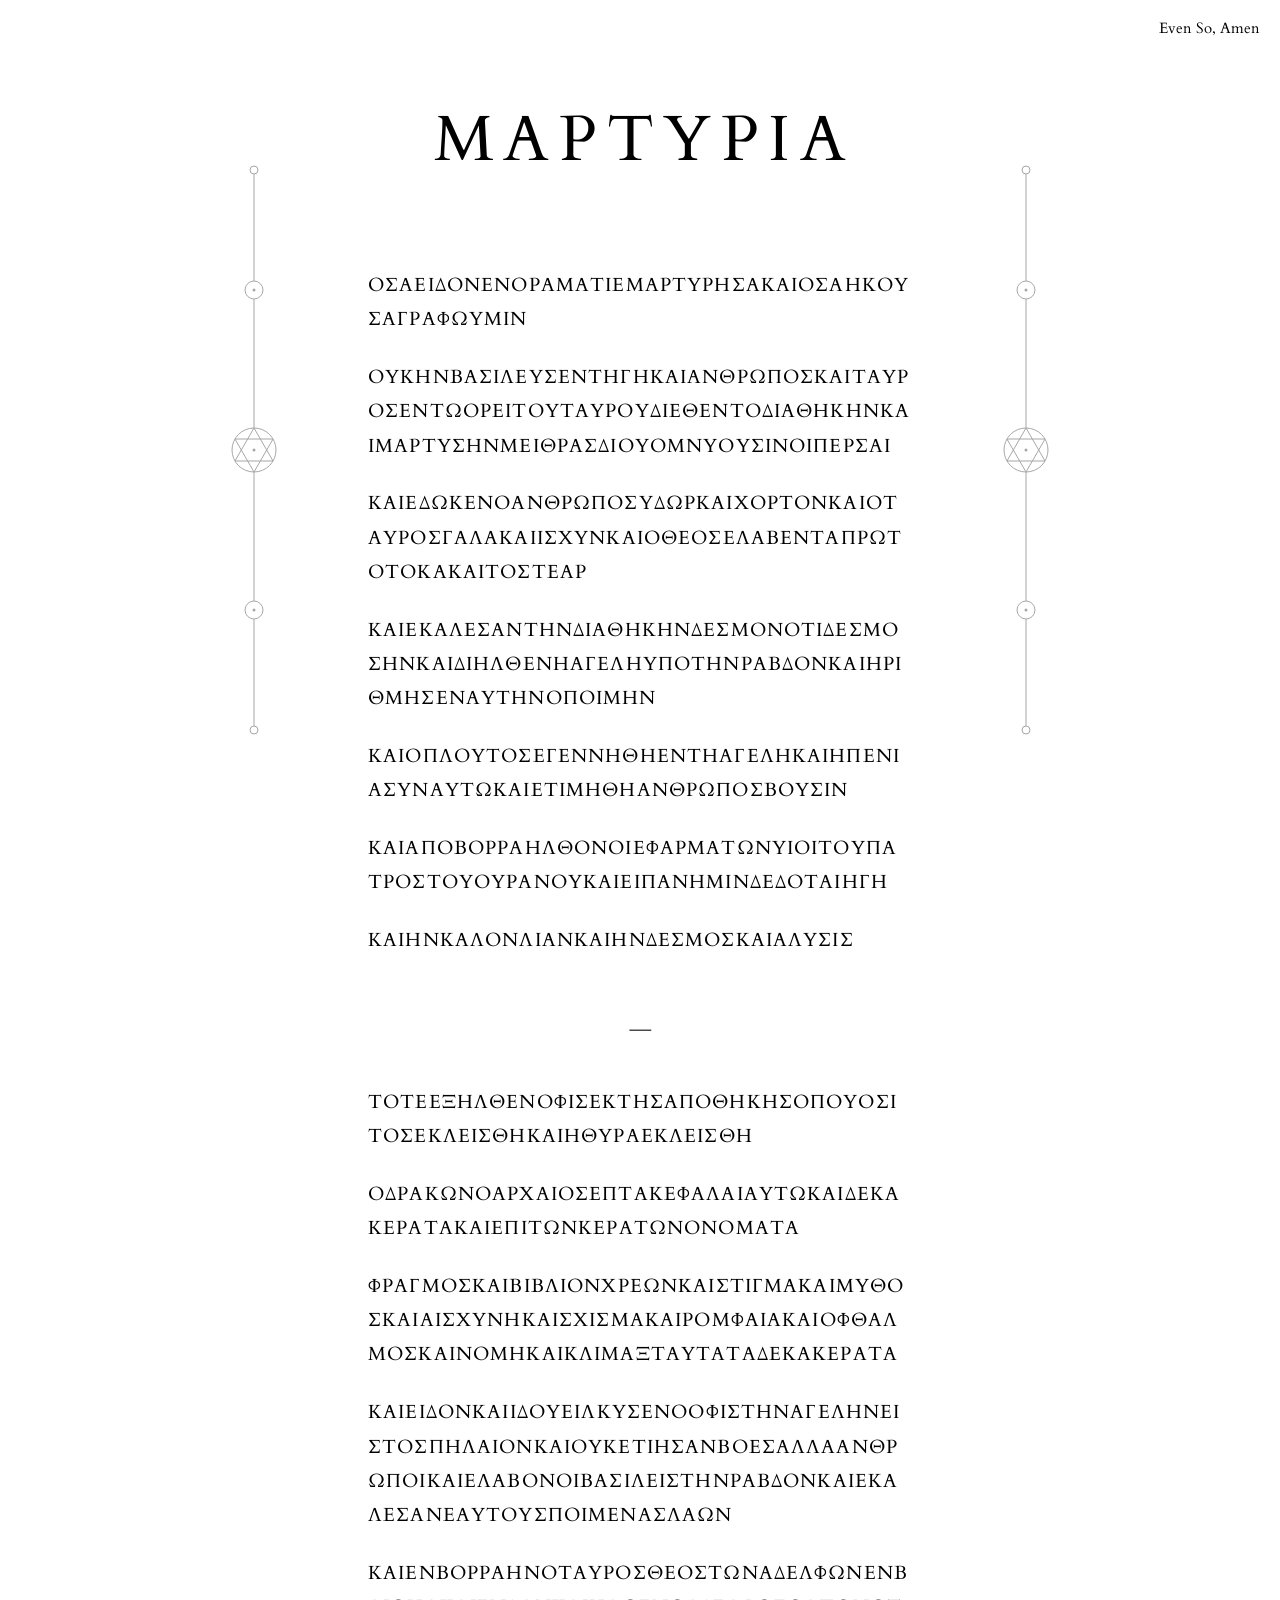
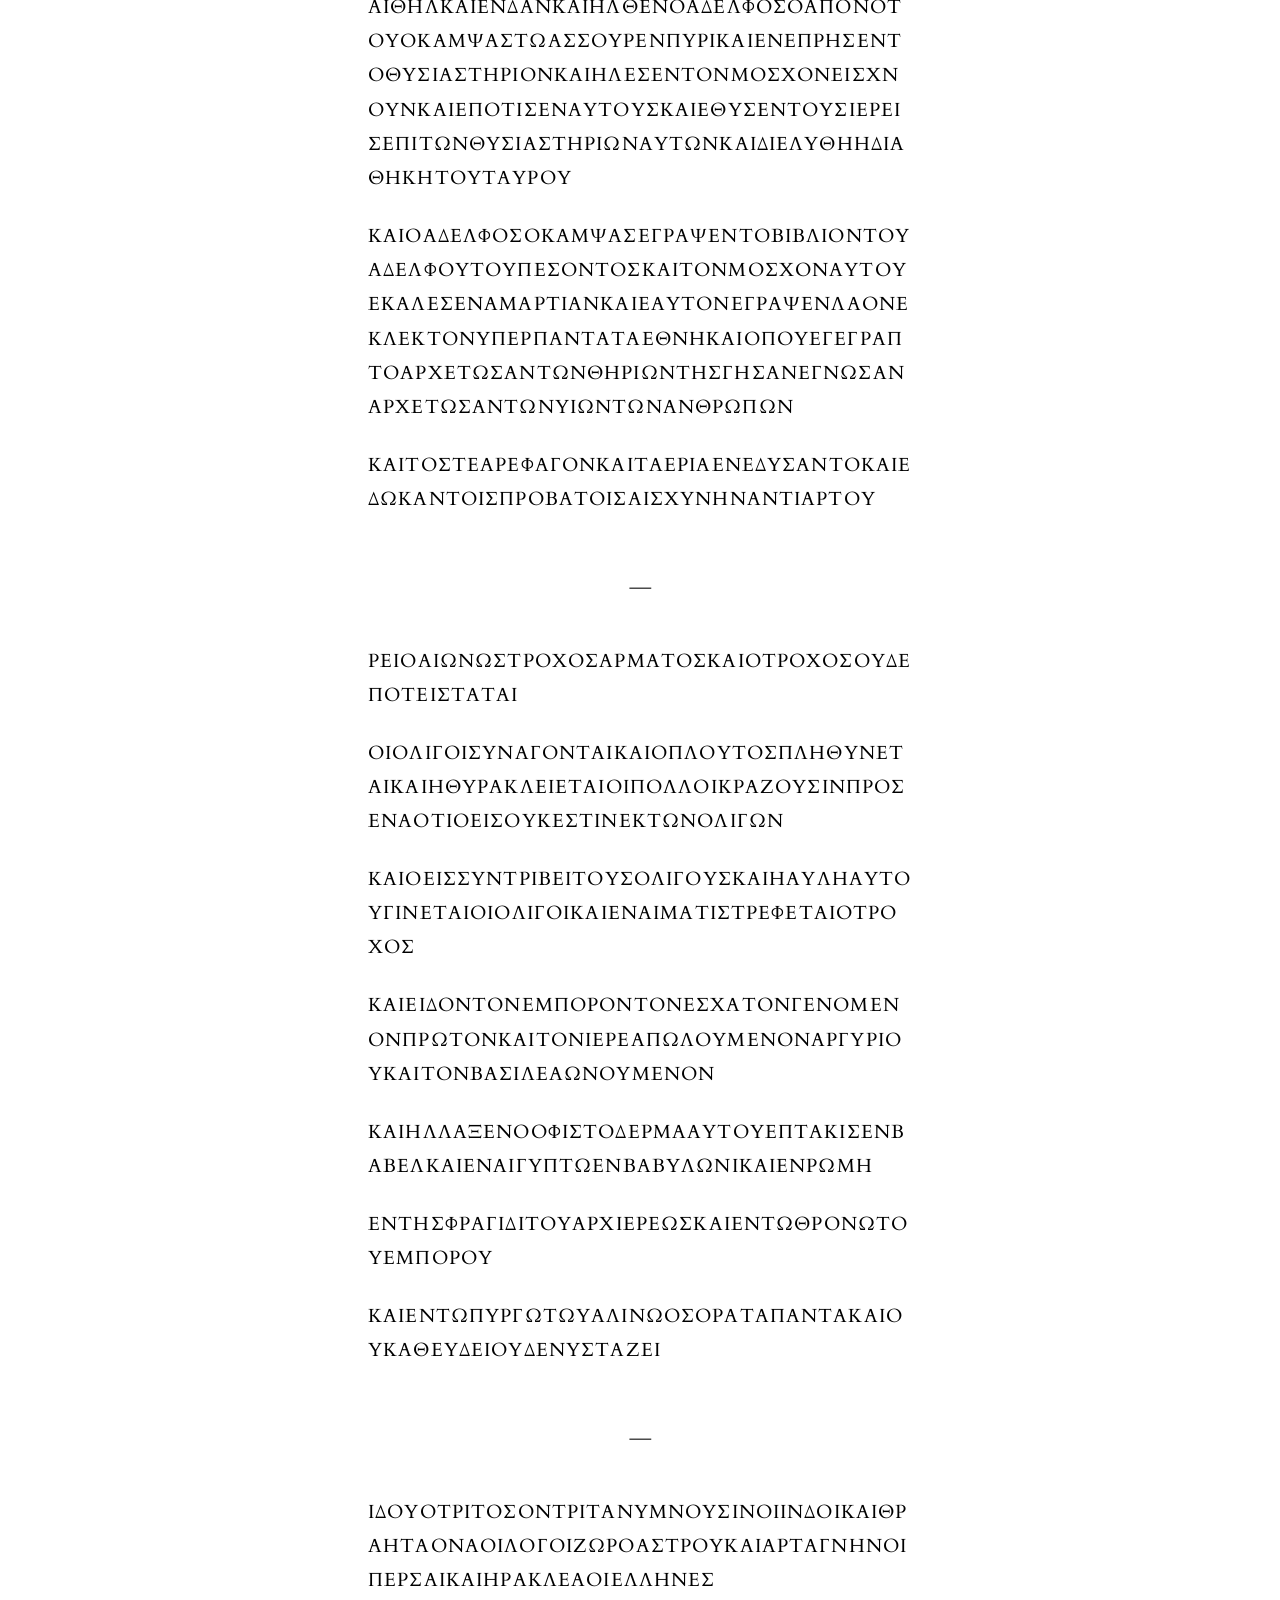
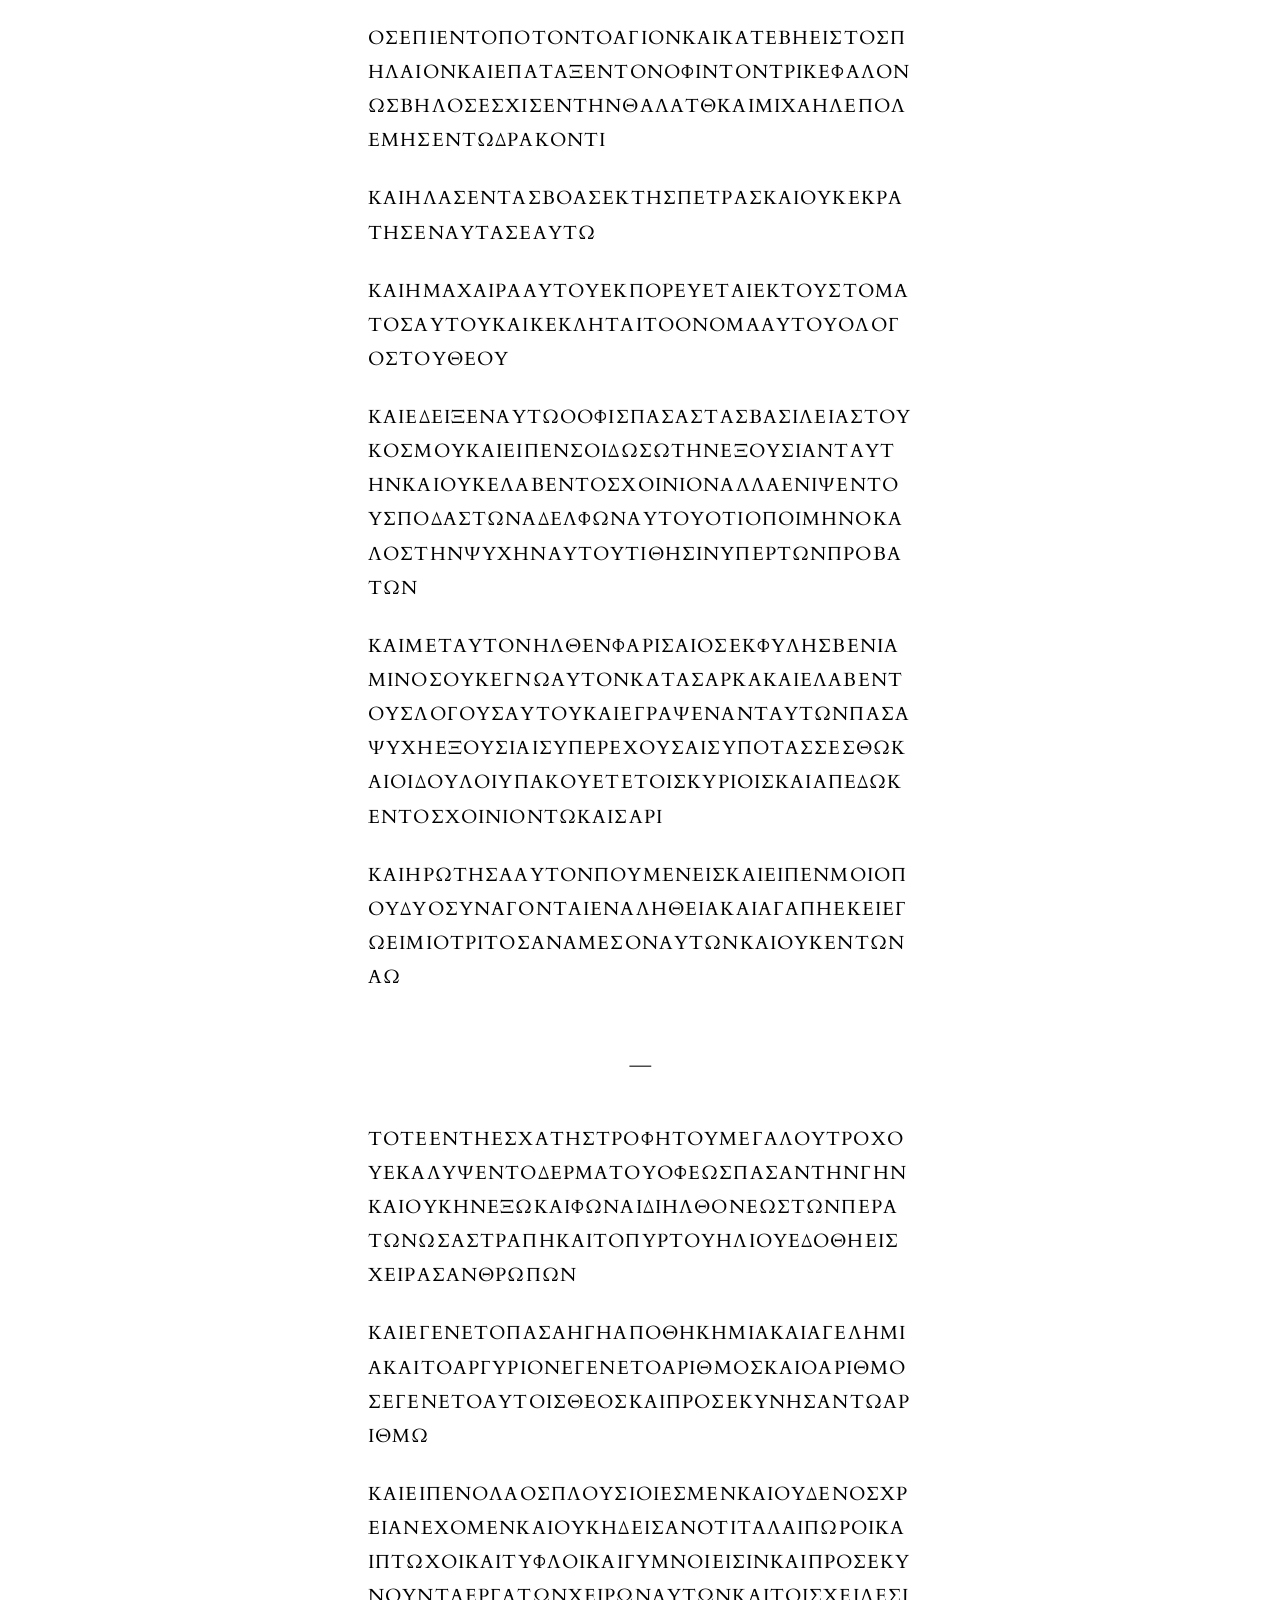
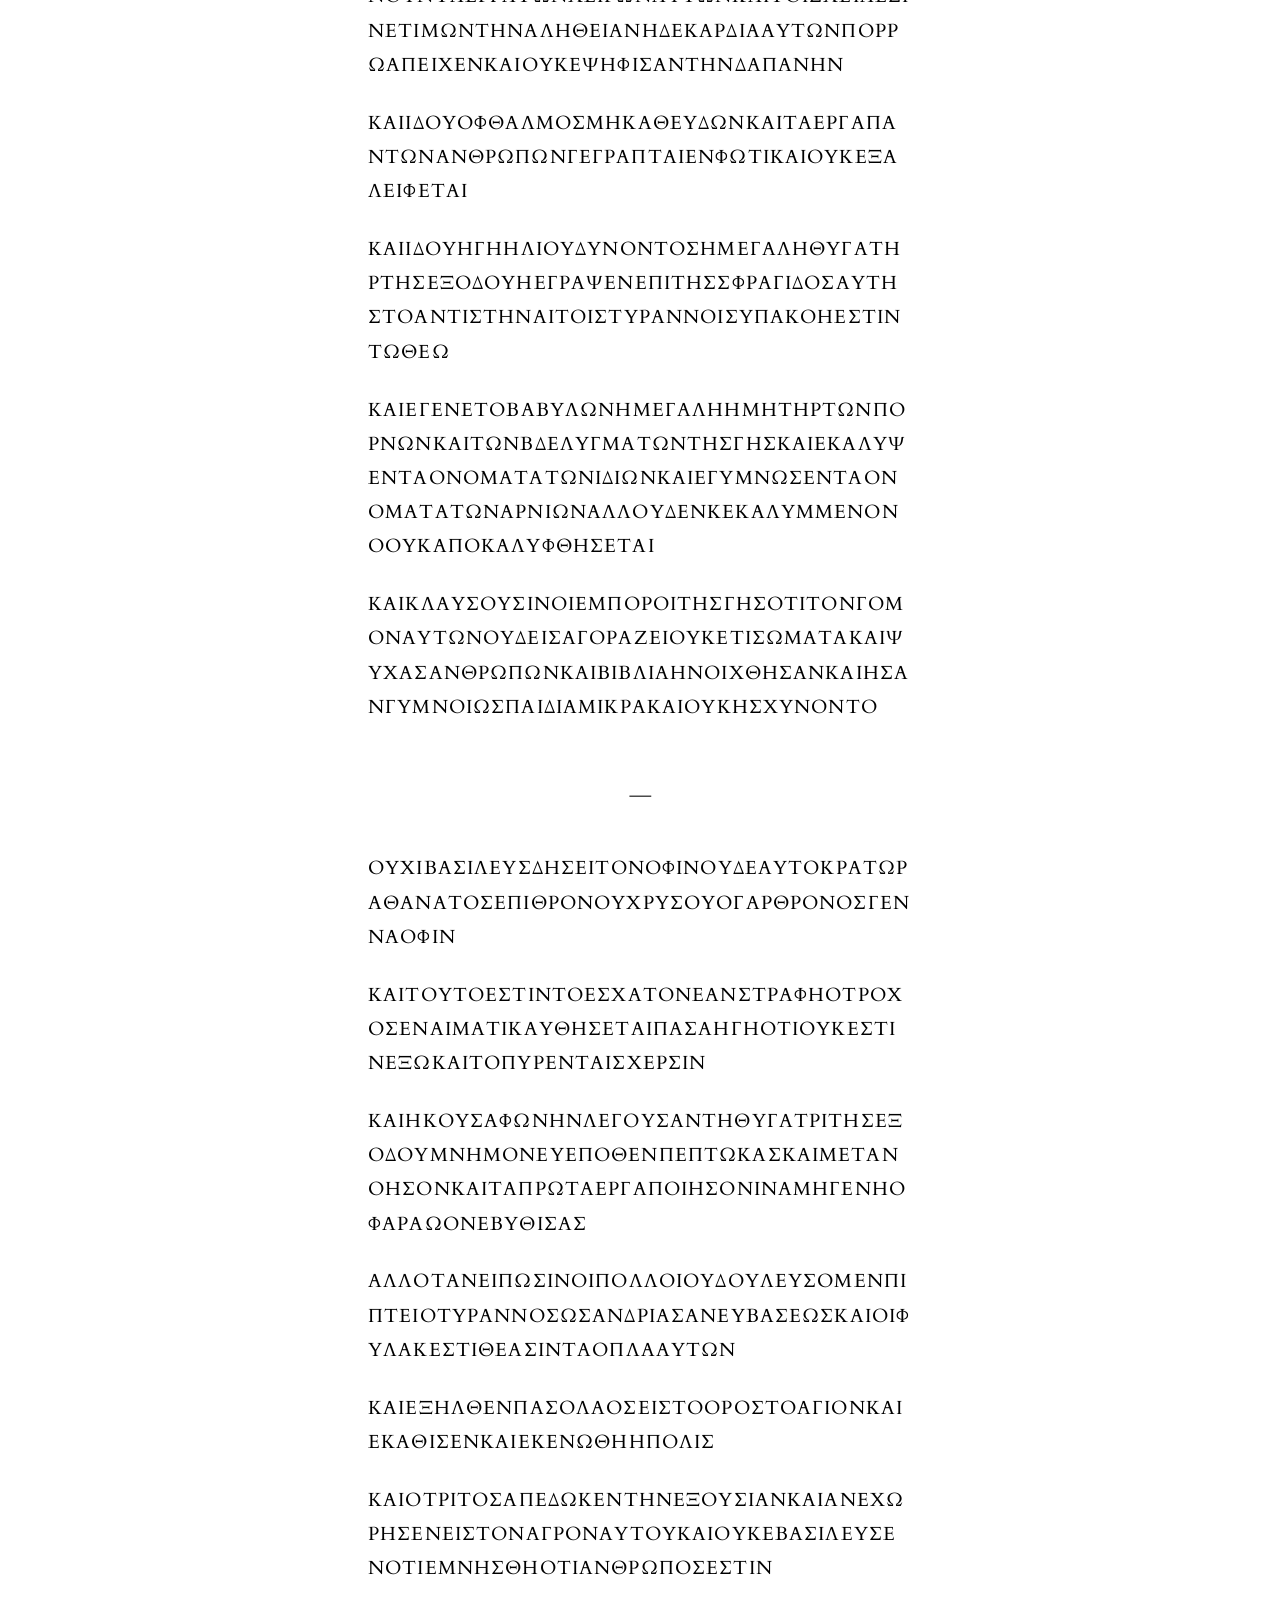
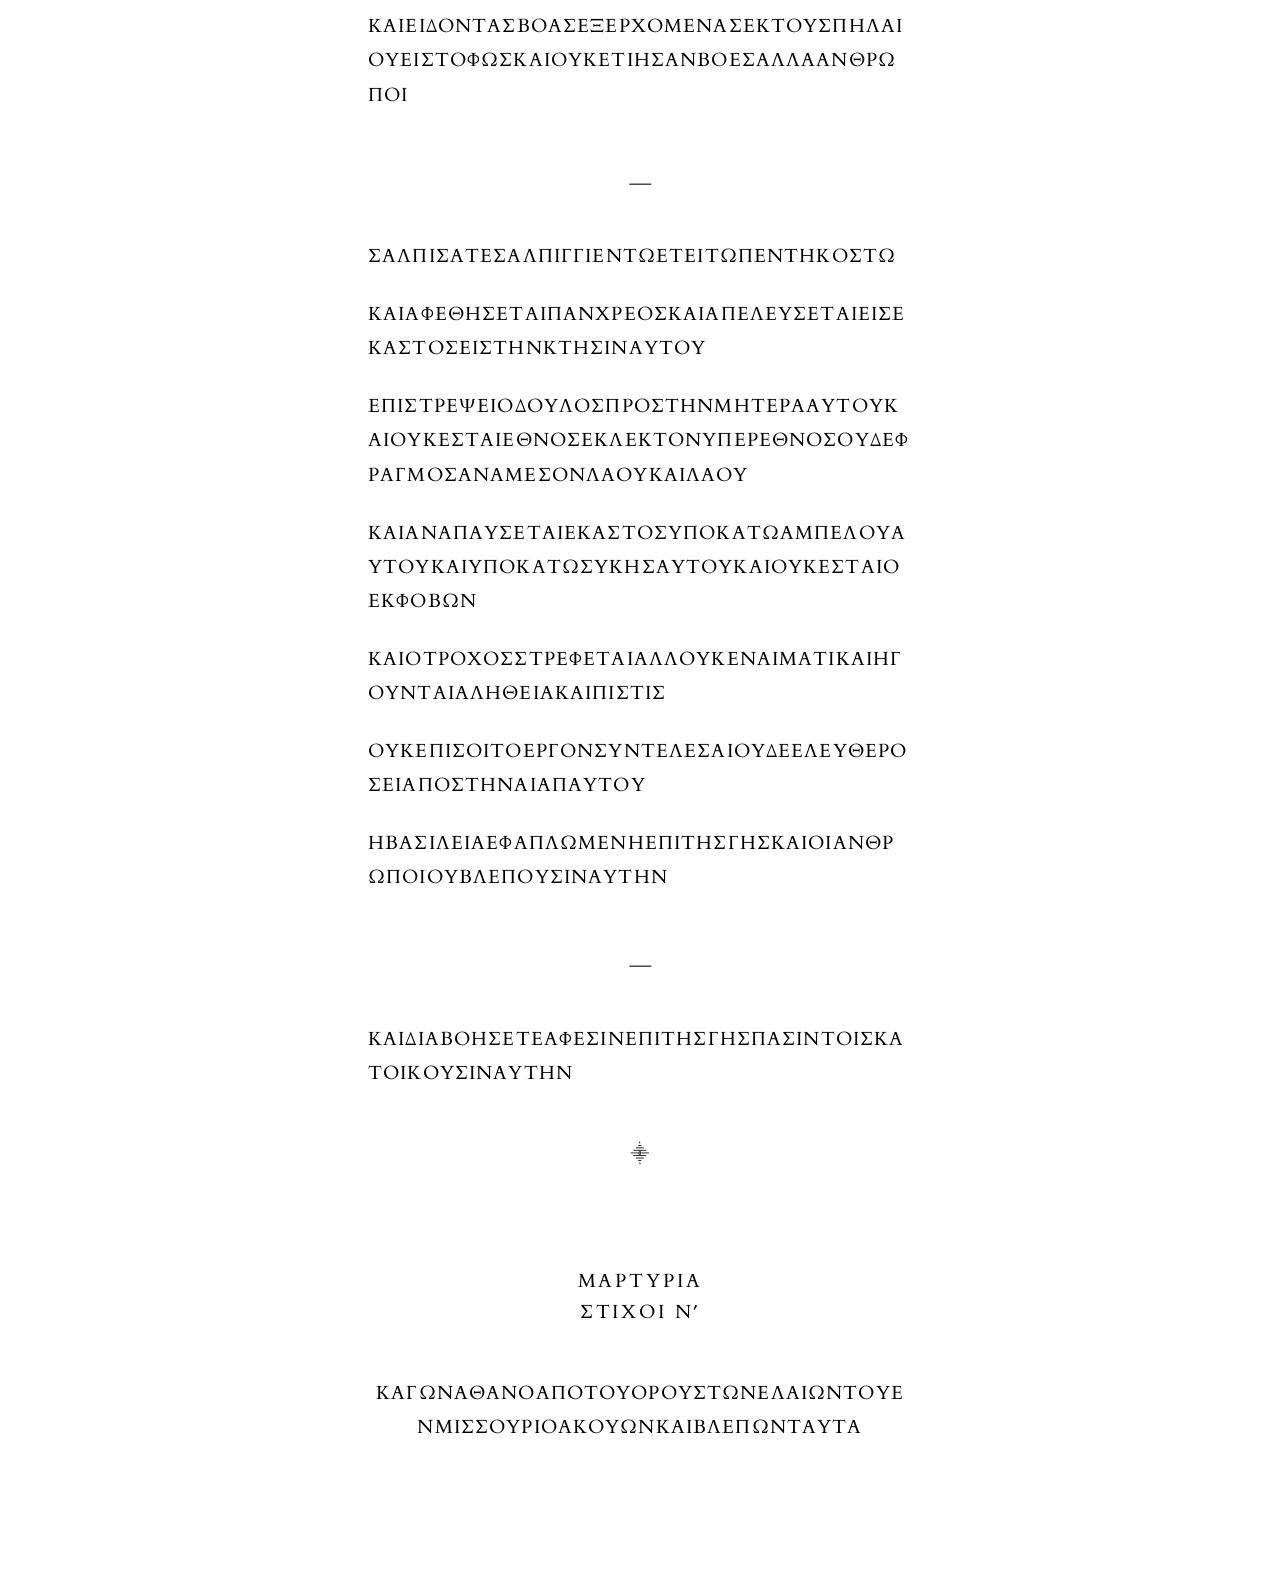
==== commit 3d9153cc: "Replace A Brief History of Herding with Even So, Amen Same essay under its new title, at /amen, with" ====
--- a/index.html
+++ b/index.html
@@ -19,7 +19,7 @@
 <script type="application/ld+json">{"@context": "https://schema.org", "@type": "CreativeWork", "name": "ΜΑΡΤΥΡΙΑ", "alternateName": ["Martyria", "Testimony"], "description": "ΜΑΡΤΥΡΙΑ, “testimony”: the full Greek text, written in continuous uncial capitals, on the covenant of the bull, the serpent, the wheel and the year of release.", "url": "https://martyriastorage.vercel.app/", "inLanguage": "grc", "dateModified": "2026-10-26", "genre": "Poetry"}</script>
 </head>
 <body>
-<a class="other" href="/herding">A Brief History of Herding</a>
+<a class="other" href="/amen">Even So, Amen</a>
 <main class="text">
 <h1 lang="el">ΜΑΡΤΥΡΙΑ</h1><div lang="el"><p class="greek">ΟΣΑΕΙΔΟΝΕΝΟΡΑΜΑΤΙΕΜΑΡΤΥΡΗΣΑΚΑΙΟΣΑΗΚΟΥΣΑΓΡΑΦΩΥΜΙΝ</p><p class="greek">ΟΥΚΗΝΒΑΣΙΛΕΥΣΕΝΤΗΓΗΚΑΙΑΝΘΡΩΠΟΣΚΑΙΤΑΥΡΟΣΕΝΤΩΟΡΕΙΤΟΥΤΑΥΡΟΥΔΙΕΘΕΝΤΟΔΙΑΘΗΚΗΝΚΑΙΜΑΡΤΥΣΗΝΜΕΙΘΡΑΣΔΙΟΥΟΜΝΥΟΥΣΙΝΟΙΠΕΡΣΑΙ</p><p class="greek">ΚΑΙΕΔΩΚΕΝΟΑΝΘΡΩΠΟΣΥΔΩΡΚΑΙΧΟΡΤΟΝΚΑΙΟΤΑΥΡΟΣΓΑΛΑΚΑΙΙΣΧΥΝΚΑΙΟΘΕΟΣΕΛΑΒΕΝΤΑΠΡΩΤΟΤΟΚΑΚΑΙΤΟΣΤΕΑΡ</p><p class="greek">ΚΑΙΕΚΑΛΕΣΑΝΤΗΝΔΙΑΘΗΚΗΝΔΕΣΜΟΝΟΤΙΔΕΣΜΟΣΗΝΚΑΙΔΙΗΛΘΕΝΗΑΓΕΛΗΥΠΟΤΗΝΡΑΒΔΟΝΚΑΙΗΡΙΘΜΗΣΕΝΑΥΤΗΝΟΠΟΙΜΗΝ</p><p class="greek">ΚΑΙΟΠΛΟΥΤΟΣΕΓΕΝΝΗΘΗΕΝΤΗΑΓΕΛΗΚΑΙΗΠΕΝΙΑΣΥΝΑΥΤΩΚΑΙΕΤΙΜΗΘΗΑΝΘΡΩΠΟΣΒΟΥΣΙΝ</p><p class="greek">ΚΑΙΑΠΟΒΟΡΡΑΗΛΘΟΝΟΙΕΦΑΡΜΑΤΩΝΥΙΟΙΤΟΥΠΑΤΡΟΣΤΟΥΟΥΡΑΝΟΥΚΑΙΕΙΠΑΝΗΜΙΝΔΕΔΟΤΑΙΗΓΗ</p><p class="greek">ΚΑΙΗΝΚΑΛΟΝΛΙΑΝΚΑΙΗΝΔΕΣΜΟΣΚΑΙΑΛΥΣΙΣ</p><div class="divider" aria-hidden="true">⸏</div><p class="greek">ΤΟΤΕΕΞΗΛΘΕΝΟΦΙΣΕΚΤΗΣΑΠΟΘΗΚΗΣΟΠΟΥΟΣΙΤΟΣΕΚΛΕΙΣΘΗΚΑΙΗΘΥΡΑΕΚΛΕΙΣΘΗ</p><p class="greek">ΟΔΡΑΚΩΝΟΑΡΧΑΙΟΣΕΠΤΑΚΕΦΑΛΑΙΑΥΤΩΚΑΙΔΕΚΑΚΕΡΑΤΑΚΑΙΕΠΙΤΩΝΚΕΡΑΤΩΝΟΝΟΜΑΤΑ</p><p class="greek">ΦΡΑΓΜΟΣΚΑΙΒΙΒΛΙΟΝΧΡΕΩΝΚΑΙΣΤΙΓΜΑΚΑΙΜΥΘΟΣΚΑΙΑΙΣΧΥΝΗΚΑΙΣΧΙΣΜΑΚΑΙΡΟΜΦΑΙΑΚΑΙΟΦΘΑΛΜΟΣΚΑΙΝΟΜΗΚΑΙΚΛΙΜΑΞΤΑΥΤΑΤΑΔΕΚΑΚΕΡΑΤΑ</p><p class="greek">ΚΑΙΕΙΔΟΝΚΑΙΙΔΟΥΕΙΛΚΥΣΕΝΟΟΦΙΣΤΗΝΑΓΕΛΗΝΕΙΣΤΟΣΠΗΛΑΙΟΝΚΑΙΟΥΚΕΤΙΗΣΑΝΒΟΕΣΑΛΛΑΑΝΘΡΩΠΟΙΚΑΙΕΛΑΒΟΝΟΙΒΑΣΙΛΕΙΣΤΗΝΡΑΒΔΟΝΚΑΙΕΚΑΛΕΣΑΝΕΑΥΤΟΥΣΠΟΙΜΕΝΑΣΛΑΩΝ</p><p class="greek">ΚΑΙΕΝΒΟΡΡΑΗΝΟΤΑΥΡΟΣΘΕΟΣΤΩΝΑΔΕΛΦΩΝΕΝΒΑΙΘΗΛΚΑΙΕΝΔΑΝΚΑΙΗΛΘΕΝΟΑΔΕΛΦΟΣΟΑΠΟΝΟΤΟΥΟΚΑΜΨΑΣΤΩΑΣΣΟΥΡΕΝΠΥΡΙΚΑΙΕΝΕΠΡΗΣΕΝΤΟΘΥΣΙΑΣΤΗΡΙΟΝΚΑΙΗΛΕΣΕΝΤΟΝΜΟΣΧΟΝΕΙΣΧΝΟΥΝΚΑΙΕΠΟΤΙΣΕΝΑΥΤΟΥΣΚΑΙΕΘΥΣΕΝΤΟΥΣΙΕΡΕΙΣΕΠΙΤΩΝΘΥΣΙΑΣΤΗΡΙΩΝΑΥΤΩΝΚΑΙΔΙΕΛΥΘΗΗΔΙΑΘΗΚΗΤΟΥΤΑΥΡΟΥ</p><p class="greek">ΚΑΙΟΑΔΕΛΦΟΣΟΚΑΜΨΑΣΕΓΡΑΨΕΝΤΟΒΙΒΛΙΟΝΤΟΥΑΔΕΛΦΟΥΤΟΥΠΕΣΟΝΤΟΣΚΑΙΤΟΝΜΟΣΧΟΝΑΥΤΟΥΕΚΑΛΕΣΕΝΑΜΑΡΤΙΑΝΚΑΙΕΑΥΤΟΝΕΓΡΑΨΕΝΛΑΟΝΕΚΛΕΚΤΟΝΥΠΕΡΠΑΝΤΑΤΑΕΘΝΗΚΑΙΟΠΟΥΕΓΕΓΡΑΠΤΟΑΡΧΕΤΩΣΑΝΤΩΝΘΗΡΙΩΝΤΗΣΓΗΣΑΝΕΓΝΩΣΑΝΑΡΧΕΤΩΣΑΝΤΩΝΥΙΩΝΤΩΝΑΝΘΡΩΠΩΝ</p><p class="greek">ΚΑΙΤΟΣΤΕΑΡΕΦΑΓΟΝΚΑΙΤΑΕΡΙΑΕΝΕΔΥΣΑΝΤΟΚΑΙΕΔΩΚΑΝΤΟΙΣΠΡΟΒΑΤΟΙΣΑΙΣΧΥΝΗΝΑΝΤΙΑΡΤΟΥ</p><div class="divider" aria-hidden="true">⸏</div><p class="greek">ΡΕΙΟΑΙΩΝΩΣΤΡΟΧΟΣΑΡΜΑΤΟΣΚΑΙΟΤΡΟΧΟΣΟΥΔΕΠΟΤΕΙΣΤΑΤΑΙ</p><p class="greek">ΟΙΟΛΙΓΟΙΣΥΝΑΓΟΝΤΑΙΚΑΙΟΠΛΟΥΤΟΣΠΛΗΘΥΝΕΤΑΙΚΑΙΗΘΥΡΑΚΛΕΙΕΤΑΙΟΙΠΟΛΛΟΙΚΡΑΖΟΥΣΙΝΠΡΟΣΕΝΑΟΤΙΟΕΙΣΟΥΚΕΣΤΙΝΕΚΤΩΝΟΛΙΓΩΝ</p><p class="greek">ΚΑΙΟΕΙΣΣΥΝΤΡΙΒΕΙΤΟΥΣΟΛΙΓΟΥΣΚΑΙΗΑΥΛΗΑΥΤΟΥΓΙΝΕΤΑΙΟΙΟΛΙΓΟΙΚΑΙΕΝΑΙΜΑΤΙΣΤΡΕΦΕΤΑΙΟΤΡΟΧΟΣ</p><p class="greek">ΚΑΙΕΙΔΟΝΤΟΝΕΜΠΟΡΟΝΤΟΝΕΣΧΑΤΟΝΓΕΝΟΜΕΝΟΝΠΡΩΤΟΝΚΑΙΤΟΝΙΕΡΕΑΠΩΛΟΥΜΕΝΟΝΑΡΓΥΡΙΟΥΚΑΙΤΟΝΒΑΣΙΛΕΑΩΝΟΥΜΕΝΟΝ</p><p class="greek">ΚΑΙΗΛΛΑΞΕΝΟΟΦΙΣΤΟΔΕΡΜΑΑΥΤΟΥΕΠΤΑΚΙΣΕΝΒΑΒΕΛΚΑΙΕΝΑΙΓΥΠΤΩΕΝΒΑΒΥΛΩΝΙΚΑΙΕΝΡΩΜΗ</p><p class="greek">ΕΝΤΗΣΦΡΑΓΙΔΙΤΟΥΑΡΧΙΕΡΕΩΣΚΑΙΕΝΤΩΘΡΟΝΩΤΟΥΕΜΠΟΡΟΥ</p><p class="greek">ΚΑΙΕΝΤΩΠΥΡΓΩΤΩΥΑΛΙΝΩΟΣΟΡΑΤΑΠΑΝΤΑΚΑΙΟΥΚΑΘΕΥΔΕΙΟΥΔΕΝΥΣΤΑΖΕΙ</p><div class="divider" aria-hidden="true">⸏</div><p class="greek">ΙΔΟΥΟΤΡΙΤΟΣΟΝΤΡΙΤΑΝΥΜΝΟΥΣΙΝΟΙΙΝΔΟΙΚΑΙΘΡΑΗΤΑΟΝΑΟΙΛΟΓΟΙΖΩΡΟΑΣΤΡΟΥΚΑΙΑΡΤΑΓΝΗΝΟΙΠΕΡΣΑΙΚΑΙΗΡΑΚΛΕΑΟΙΕΛΛΗΝΕΣ</p><p class="greek">ΟΣΕΠΙΕΝΤΟΠΟΤΟΝΤΟΑΓΙΟΝΚΑΙΚΑΤΕΒΗΕΙΣΤΟΣΠΗΛΑΙΟΝΚΑΙΕΠΑΤΑΞΕΝΤΟΝΟΦΙΝΤΟΝΤΡΙΚΕΦΑΛΟΝΩΣΒΗΛΟΣΕΣΧΙΣΕΝΤΗΝΘΑΛΑΤΘΚΑΙΜΙΧΑΗΛΕΠΟΛΕΜΗΣΕΝΤΩΔΡΑΚΟΝΤΙ</p><p class="greek">ΚΑΙΗΛΑΣΕΝΤΑΣΒΟΑΣΕΚΤΗΣΠΕΤΡΑΣΚΑΙΟΥΚΕΚΡΑΤΗΣΕΝΑΥΤΑΣΕΑΥΤΩ</p><p class="greek">ΚΑΙΗΜΑΧΑΙΡΑΑΥΤΟΥΕΚΠΟΡΕΥΕΤΑΙΕΚΤΟΥΣΤΟΜΑΤΟΣΑΥΤΟΥΚΑΙΚΕΚΛΗΤΑΙΤΟΟΝΟΜΑΑΥΤΟΥΟΛΟΓΟΣΤΟΥΘΕΟΥ</p><p class="greek">ΚΑΙΕΔΕΙΞΕΝΑΥΤΩΟΟΦΙΣΠΑΣΑΣΤΑΣΒΑΣΙΛΕΙΑΣΤΟΥΚΟΣΜΟΥΚΑΙΕΙΠΕΝΣΟΙΔΩΣΩΤΗΝΕΞΟΥΣΙΑΝΤΑΥΤΗΝΚΑΙΟΥΚΕΛΑΒΕΝΤΟΣΧΟΙΝΙΟΝΑΛΛΑΕΝΙΨΕΝΤΟΥΣΠΟΔΑΣΤΩΝΑΔΕΛΦΩΝΑΥΤΟΥΟΤΙΟΠΟΙΜΗΝΟΚΑΛΟΣΤΗΝΨΥΧΗΝΑΥΤΟΥΤΙΘΗΣΙΝΥΠΕΡΤΩΝΠΡΟΒΑΤΩΝ</p><p class="greek">ΚΑΙΜΕΤΑΥΤΟΝΗΛΘΕΝΦΑΡΙΣΑΙΟΣΕΚΦΥΛΗΣΒΕΝΙΑΜΙΝΟΣΟΥΚΕΓΝΩΑΥΤΟΝΚΑΤΑΣΑΡΚΑΚΑΙΕΛΑΒΕΝΤΟΥΣΛΟΓΟΥΣΑΥΤΟΥΚΑΙΕΓΡΑΨΕΝΑΝΤΑΥΤΩΝΠΑΣΑΨΥΧΗΕΞΟΥΣΙΑΙΣΥΠΕΡΕΧΟΥΣΑΙΣΥΠΟΤΑΣΣΕΣΘΩΚΑΙΟΙΔΟΥΛΟΙΥΠΑΚΟΥΕΤΕΤΟΙΣΚΥΡΙΟΙΣΚΑΙΑΠΕΔΩΚΕΝΤΟΣΧΟΙΝΙΟΝΤΩΚΑΙΣΑΡΙ</p><p class="greek">ΚΑΙΗΡΩΤΗΣΑΑΥΤΟΝΠΟΥΜΕΝΕΙΣΚΑΙΕΙΠΕΝΜΟΙΟΠΟΥΔΥΟΣΥΝΑΓΟΝΤΑΙΕΝΑΛΗΘΕΙΑΚΑΙΑΓΑΠΗΕΚΕΙΕΓΩΕΙΜΙΟΤΡΙΤΟΣΑΝΑΜΕΣΟΝΑΥΤΩΝΚΑΙΟΥΚΕΝΤΩΝΑΩ</p><div class="divider" aria-hidden="true">⸏</div><p class="greek">ΤΟΤΕΕΝΤΗΕΣΧΑΤΗΣΤΡΟΦΗΤΟΥΜΕΓΑΛΟΥΤΡΟΧΟΥΕΚΑΛΥΨΕΝΤΟΔΕΡΜΑΤΟΥΟΦΕΩΣΠΑΣΑΝΤΗΝΓΗΝΚΑΙΟΥΚΗΝΕΞΩΚΑΙΦΩΝΑΙΔΙΗΛΘΟΝΕΩΣΤΩΝΠΕΡΑΤΩΝΩΣΑΣΤΡΑΠΗΚΑΙΤΟΠΥΡΤΟΥΗΛΙΟΥΕΔΟΘΗΕΙΣΧΕΙΡΑΣΑΝΘΡΩΠΩΝ</p><p class="greek">ΚΑΙΕΓΕΝΕΤΟΠΑΣΑΗΓΗΑΠΟΘΗΚΗΜΙΑΚΑΙΑΓΕΛΗΜΙΑΚΑΙΤΟΑΡΓΥΡΙΟΝΕΓΕΝΕΤΟΑΡΙΘΜΟΣΚΑΙΟΑΡΙΘΜΟΣΕΓΕΝΕΤΟΑΥΤΟΙΣΘΕΟΣΚΑΙΠΡΟΣΕΚΥΝΗΣΑΝΤΩΑΡΙΘΜΩ</p><p class="greek">ΚΑΙΕΙΠΕΝΟΛΑΟΣΠΛΟΥΣΙΟΙΕΣΜΕΝΚΑΙΟΥΔΕΝΟΣΧΡΕΙΑΝΕΧΟΜΕΝΚΑΙΟΥΚΗΔΕΙΣΑΝΟΤΙΤΑΛΑΙΠΩΡΟΙΚΑΙΠΤΩΧΟΙΚΑΙΤΥΦΛΟΙΚΑΙΓΥΜΝΟΙΕΙΣΙΝΚΑΙΠΡΟΣΕΚΥΝΟΥΝΤΑΕΡΓΑΤΩΝΧΕΙΡΩΝΑΥΤΩΝΚΑΙΤΟΙΣΧΕΙΛΕΣΙΝΕΤΙΜΩΝΤΗΝΑΛΗΘΕΙΑΝΗΔΕΚΑΡΔΙΑΑΥΤΩΝΠΟΡΡΩΑΠΕΙΧΕΝΚΑΙΟΥΚΕΨΗΦΙΣΑΝΤΗΝΔΑΠΑΝΗΝ</p><p class="greek">ΚΑΙΙΔΟΥΟΦΘΑΛΜΟΣΜΗΚΑΘΕΥΔΩΝΚΑΙΤΑΕΡΓΑΠΑΝΤΩΝΑΝΘΡΩΠΩΝΓΕΓΡΑΠΤΑΙΕΝΦΩΤΙΚΑΙΟΥΚΕΞΑΛΕΙΦΕΤΑΙ</p><p class="greek">ΚΑΙΙΔΟΥΗΓΗΗΛΙΟΥΔΥΝΟΝΤΟΣΗΜΕΓΑΛΗΘΥΓΑΤΗΡΤΗΣΕΞΟΔΟΥΗΕΓΡΑΨΕΝΕΠΙΤΗΣΣΦΡΑΓΙΔΟΣΑΥΤΗΣΤΟΑΝΤΙΣΤΗΝΑΙΤΟΙΣΤΥΡΑΝΝΟΙΣΥΠΑΚΟΗΕΣΤΙΝΤΩΘΕΩ</p><p class="greek">ΚΑΙΕΓΕΝΕΤΟΒΑΒΥΛΩΝΗΜΕΓΑΛΗΗΜΗΤΗΡΤΩΝΠΟΡΝΩΝΚΑΙΤΩΝΒΔΕΛΥΓΜΑΤΩΝΤΗΣΓΗΣΚΑΙΕΚΑΛΥΨΕΝΤΑΟΝΟΜΑΤΑΤΩΝΙΔΙΩΝΚΑΙΕΓΥΜΝΩΣΕΝΤΑΟΝΟΜΑΤΑΤΩΝΑΡΝΙΩΝΑΛΛΟΥΔΕΝΚΕΚΑΛΥΜΜΕΝΟΝΟΟΥΚΑΠΟΚΑΛΥΦΘΗΣΕΤΑΙ</p><p class="greek">ΚΑΙΚΛΑΥΣΟΥΣΙΝΟΙΕΜΠΟΡΟΙΤΗΣΓΗΣΟΤΙΤΟΝΓΟΜΟΝΑΥΤΩΝΟΥΔΕΙΣΑΓΟΡΑΖΕΙΟΥΚΕΤΙΣΩΜΑΤΑΚΑΙΨΥΧΑΣΑΝΘΡΩΠΩΝΚΑΙΒΙΒΛΙΑΗΝΟΙΧΘΗΣΑΝΚΑΙΗΣΑΝΓΥΜΝΟΙΩΣΠΑΙΔΙΑΜΙΚΡΑΚΑΙΟΥΚΗΣΧΥΝΟΝΤΟ</p><div class="divider" aria-hidden="true">⸏</div><p class="greek">ΟΥΧΙΒΑΣΙΛΕΥΣΔΗΣΕΙΤΟΝΟΦΙΝΟΥΔΕΑΥΤΟΚΡΑΤΩΡΑΘΑΝΑΤΟΣΕΠΙΘΡΟΝΟΥΧΡΥΣΟΥΟΓΑΡΘΡΟΝΟΣΓΕΝΝΑΟΦΙΝ</p><p class="greek">ΚΑΙΤΟΥΤΟΕΣΤΙΝΤΟΕΣΧΑΤΟΝΕΑΝΣΤΡΑΦΗΟΤΡΟΧΟΣΕΝΑΙΜΑΤΙΚΑΥΘΗΣΕΤΑΙΠΑΣΑΗΓΗΟΤΙΟΥΚΕΣΤΙΝΕΞΩΚΑΙΤΟΠΥΡΕΝΤΑΙΣΧΕΡΣΙΝ</p><p class="greek">ΚΑΙΗΚΟΥΣΑΦΩΝΗΝΛΕΓΟΥΣΑΝΤΗΘΥΓΑΤΡΙΤΗΣΕΞΟΔΟΥΜΝΗΜΟΝΕΥΕΠΟΘΕΝΠΕΠΤΩΚΑΣΚΑΙΜΕΤΑΝΟΗΣΟΝΚΑΙΤΑΠΡΩΤΑΕΡΓΑΠΟΙΗΣΟΝΙΝΑΜΗΓΕΝΗΟΦΑΡΑΩΟΝΕΒΥΘΙΣΑΣ</p><p class="greek">ΑΛΛΟΤΑΝΕΙΠΩΣΙΝΟΙΠΟΛΛΟΙΟΥΔΟΥΛΕΥΣΟΜΕΝΠΙΠΤΕΙΟΤΥΡΑΝΝΟΣΩΣΑΝΔΡΙΑΣΑΝΕΥΒΑΣΕΩΣΚΑΙΟΙΦΥΛΑΚΕΣΤΙΘΕΑΣΙΝΤΑΟΠΛΑΑΥΤΩΝ</p><p class="greek">ΚΑΙΕΞΗΛΘΕΝΠΑΣΟΛΑΟΣΕΙΣΤΟΟΡΟΣΤΟΑΓΙΟΝΚΑΙΕΚΑΘΙΣΕΝΚΑΙΕΚΕΝΩΘΗΗΠΟΛΙΣ</p><p class="greek">ΚΑΙΟΤΡΙΤΟΣΑΠΕΔΩΚΕΝΤΗΝΕΞΟΥΣΙΑΝΚΑΙΑΝΕΧΩΡΗΣΕΝΕΙΣΤΟΝΑΓΡΟΝΑΥΤΟΥΚΑΙΟΥΚΕΒΑΣΙΛΕΥΣΕΝΟΤΙΕΜΝΗΣΘΗΟΤΙΑΝΘΡΩΠΟΣΕΣΤΙΝ</p><p class="greek">ΚΑΙΕΙΔΟΝΤΑΣΒΟΑΣΕΞΕΡΧΟΜΕΝΑΣΕΚΤΟΥΣΠΗΛΑΙΟΥΕΙΣΤΟΦΩΣΚΑΙΟΥΚΕΤΙΗΣΑΝΒΟΕΣΑΛΛΑΑΝΘΡΩΠΟΙ</p><div class="divider" aria-hidden="true">⸏</div><p class="greek">ΣΑΛΠΙΣΑΤΕΣΑΛΠΙΓΓΙΕΝΤΩΕΤΕΙΤΩΠΕΝΤΗΚΟΣΤΩ</p><p class="greek">ΚΑΙΑΦΕΘΗΣΕΤΑΙΠΑΝΧΡΕΟΣΚΑΙΑΠΕΛΕΥΣΕΤΑΙΕΙΣΕΚΑΣΤΟΣΕΙΣΤΗΝΚΤΗΣΙΝΑΥΤΟΥ</p><p class="greek">ΕΠΙΣΤΡΕΨΕΙΟΔΟΥΛΟΣΠΡΟΣΤΗΝΜΗΤΕΡΑΑΥΤΟΥΚΑΙΟΥΚΕΣΤΑΙΕΘΝΟΣΕΚΛΕΚΤΟΝΥΠΕΡΕΘΝΟΣΟΥΔΕΦΡΑΓΜΟΣΑΝΑΜΕΣΟΝΛΑΟΥΚΑΙΛΑΟΥ</p><p class="greek">ΚΑΙΑΝΑΠΑΥΣΕΤΑΙΕΚΑΣΤΟΣΥΠΟΚΑΤΩΑΜΠΕΛΟΥΑΥΤΟΥΚΑΙΥΠΟΚΑΤΩΣΥΚΗΣΑΥΤΟΥΚΑΙΟΥΚΕΣΤΑΙΟΕΚΦΟΒΩΝ</p><p class="greek">ΚΑΙΟΤΡΟΧΟΣΣΤΡΕΦΕΤΑΙΑΛΛΟΥΚΕΝΑΙΜΑΤΙΚΑΙΗΓΟΥΝΤΑΙΑΛΗΘΕΙΑΚΑΙΠΙΣΤΙΣ</p><p class="greek">ΟΥΚΕΠΙΣΟΙΤΟΕΡΓΟΝΣΥΝΤΕΛΕΣΑΙΟΥΔΕΕΛΕΥΘΕΡΟΣΕΙΑΠΟΣΤΗΝΑΙΑΠΑΥΤΟΥ</p><p class="greek">ΗΒΑΣΙΛΕΙΑΕΦΑΠΛΩΜΕΝΗΕΠΙΤΗΣΓΗΣΚΑΙΟΙΑΝΘΡΩΠΟΙΟΥΒΛΕΠΟΥΣΙΝΑΥΤΗΝ</p><div class="divider" aria-hidden="true">⸏</div><p class="greek">ΚΑΙΔΙΑΒΟΗΣΕΤΕΑΦΕΣΙΝΕΠΙΤΗΣΓΗΣΠΑΣΙΝΤΟΙΣΚΑΤΟΙΚΟΥΣΙΝΑΥΤΗΝ</p><div class="divider" aria-hidden="true">⸎</div><div class="colophon"><p class="title">ΜΑΡΤΥΡΙΑ</p><p class="count">ΣΤΙΧΟΙ Νʹ</p><p class="greek">ΚΑΓΩΝΑΘΑΝΟΑΠΟΤΟΥΟΡΟΥΣΤΩΝΕΛΑΙΩΝΤΟΥΕΝΜΙΣΣΟΥΡΙΟΑΚΟΥΩΝΚΑΙΒΛΕΠΩΝΤΑΥΤΑ</p></div></div>
 </main>
